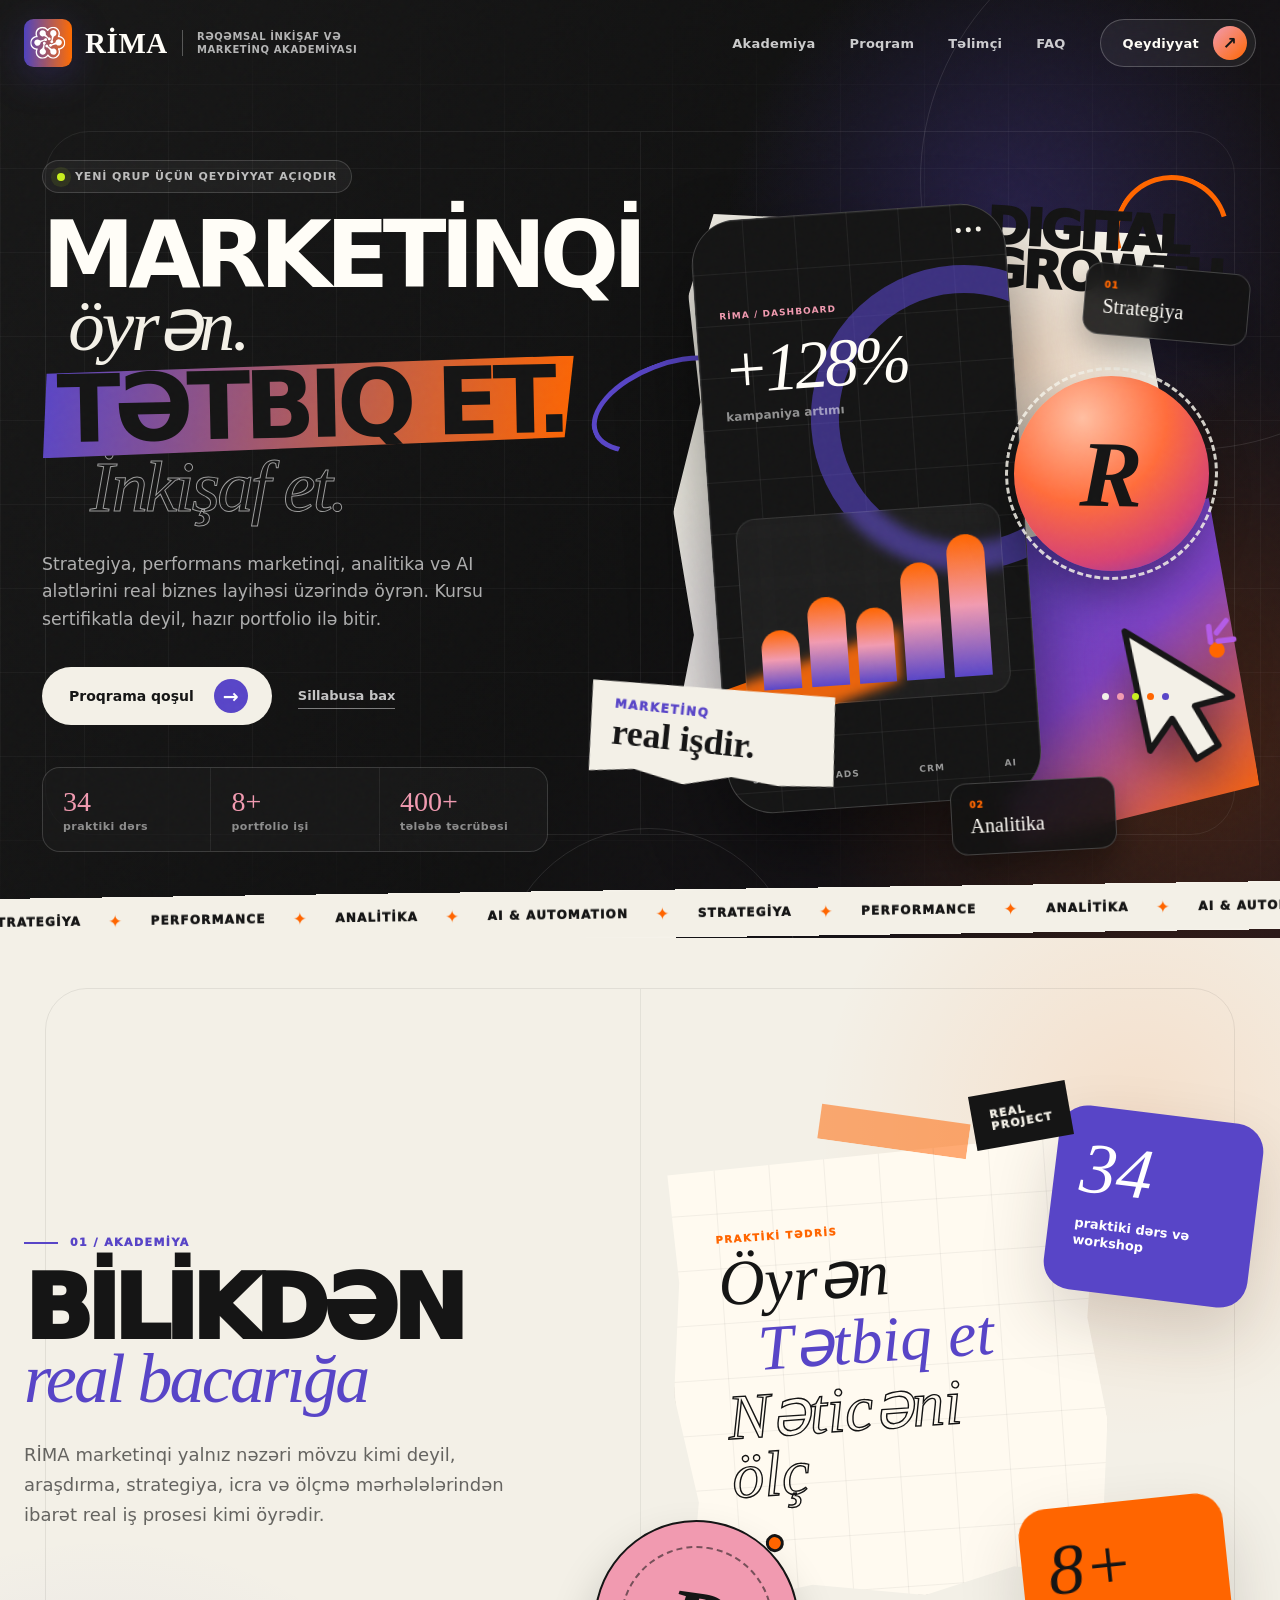
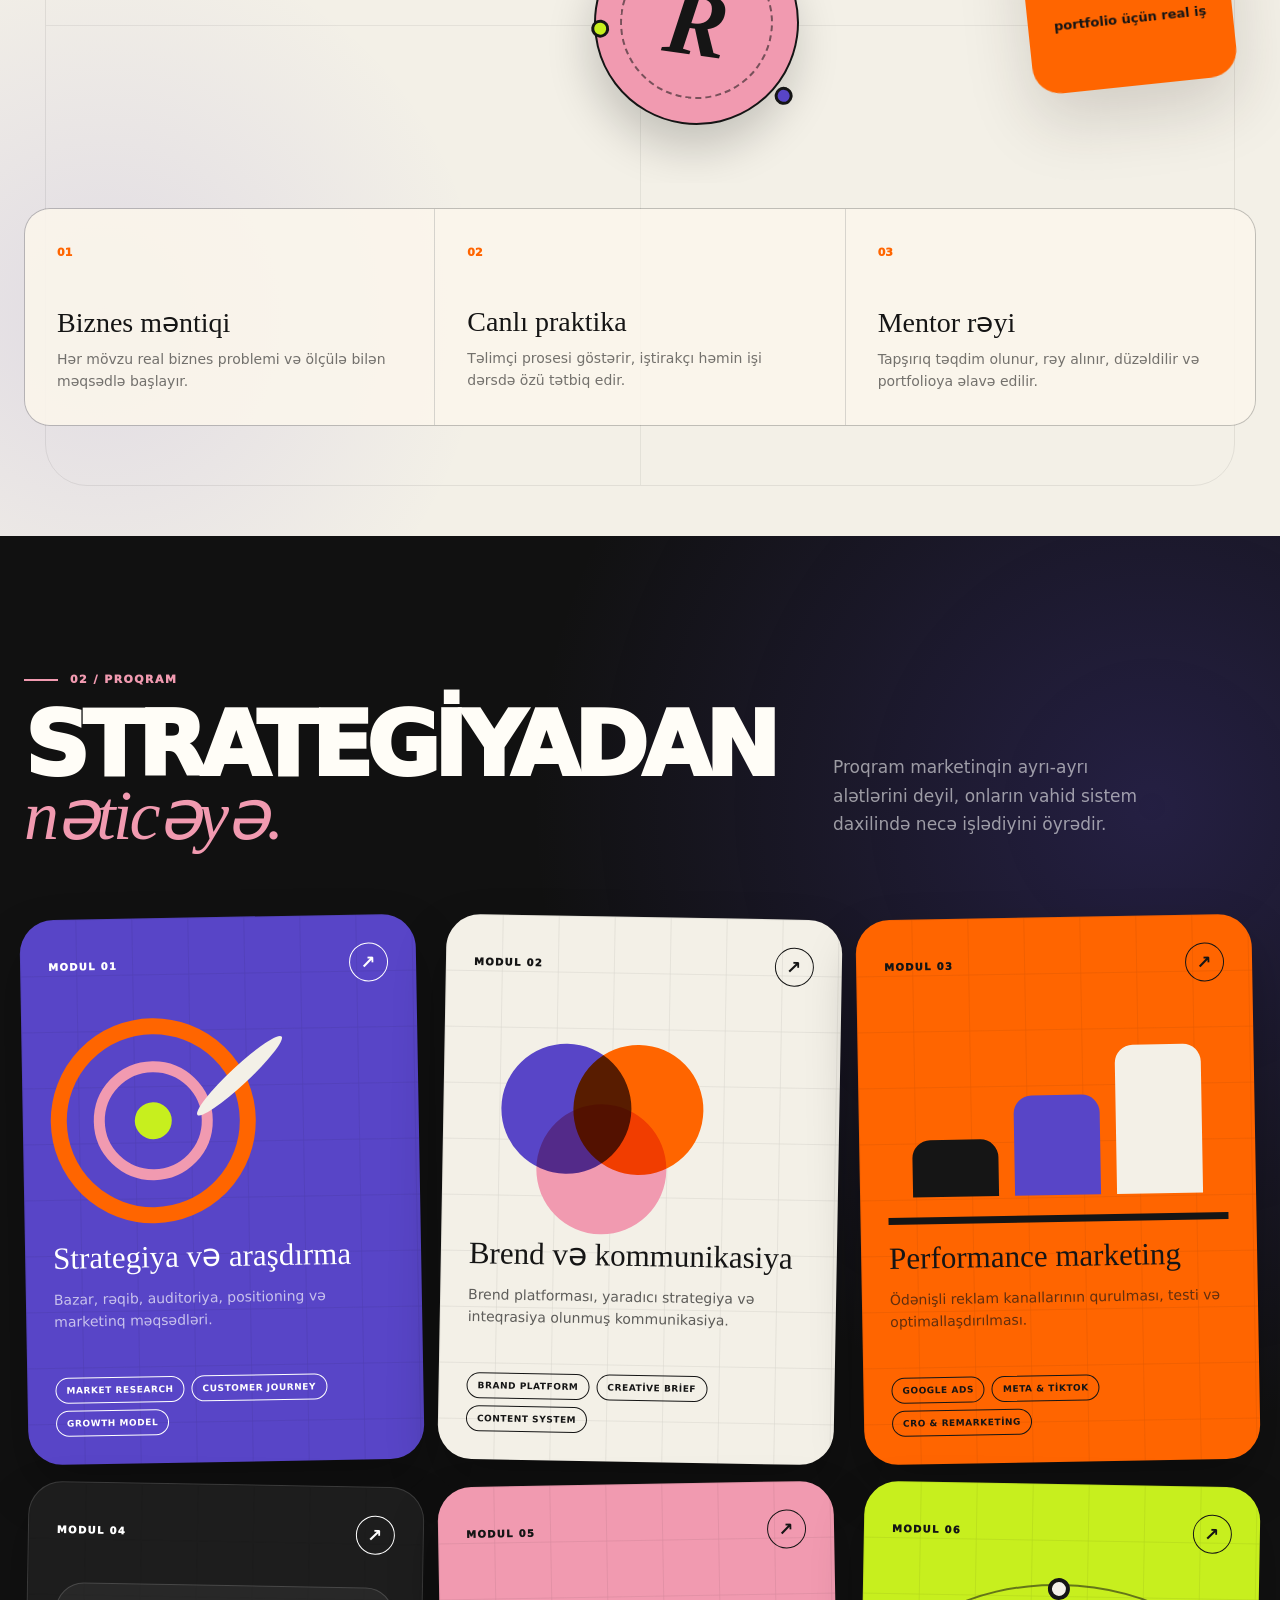
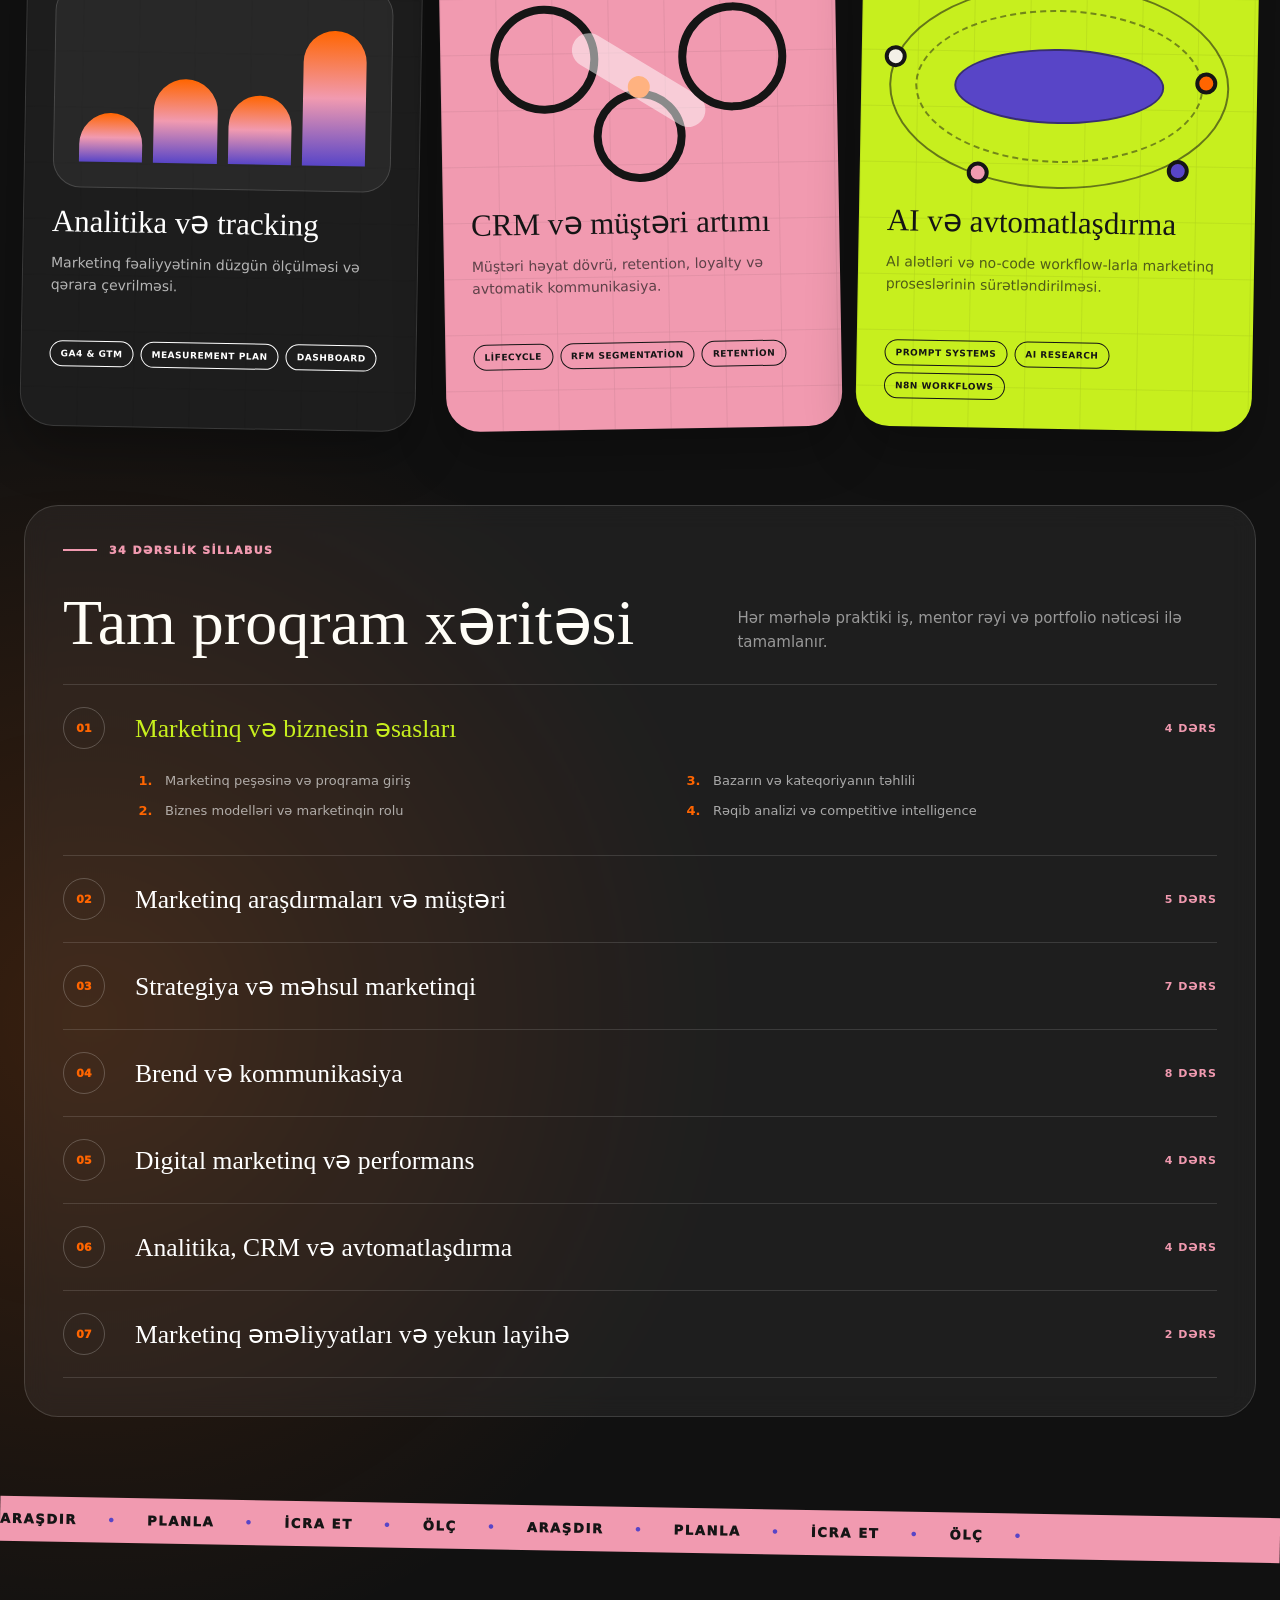
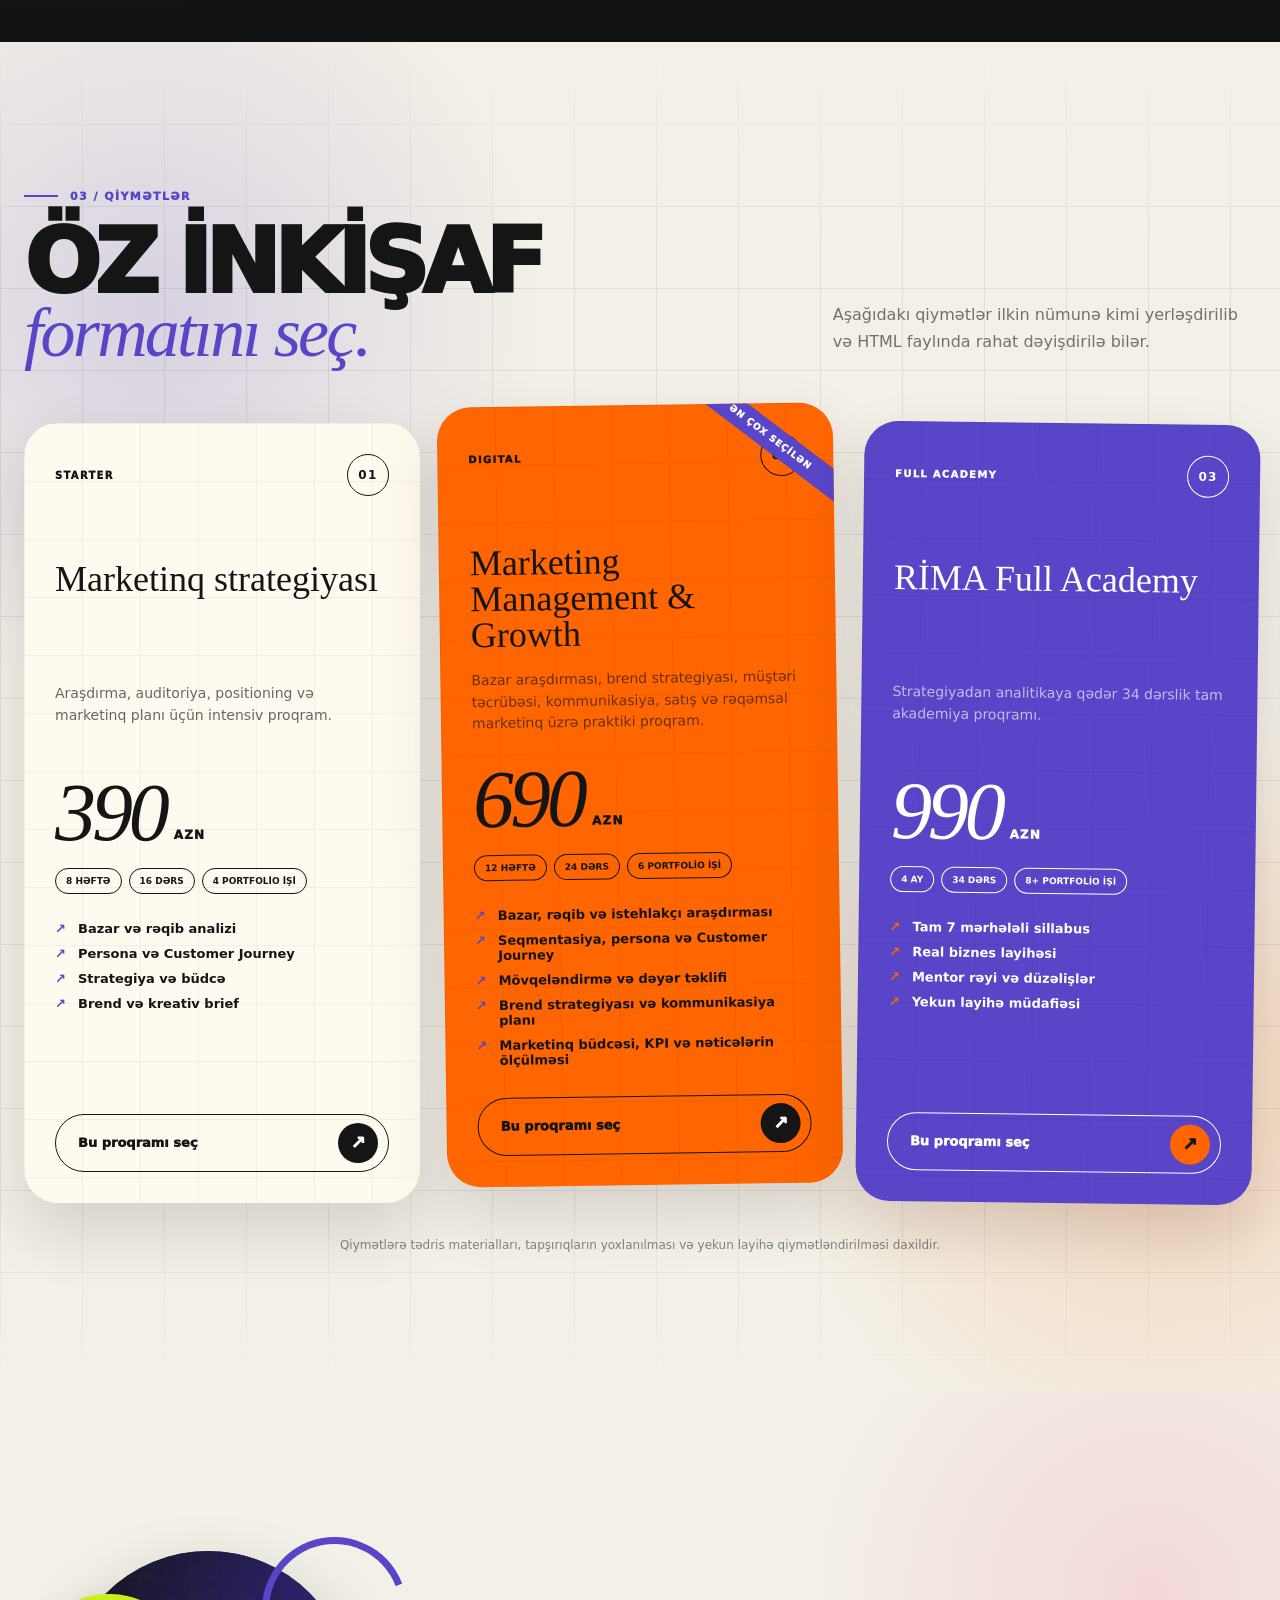
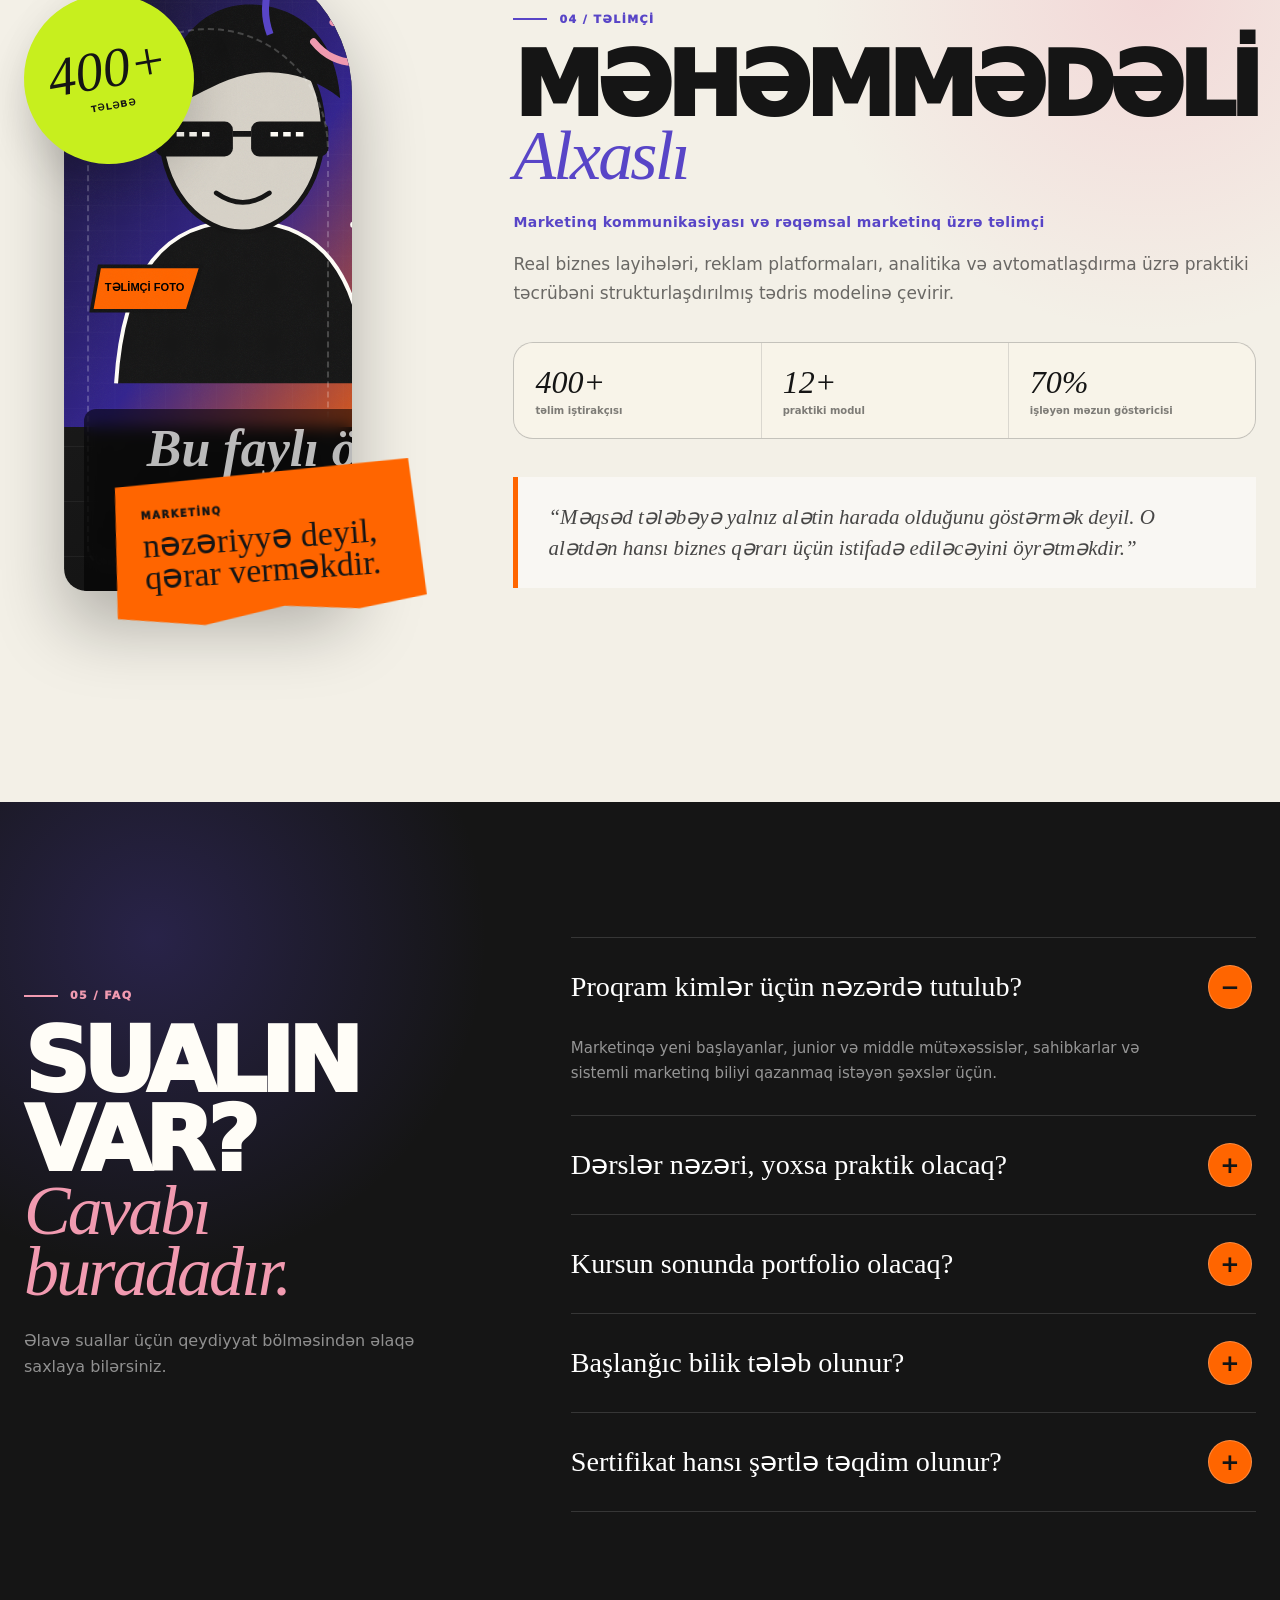
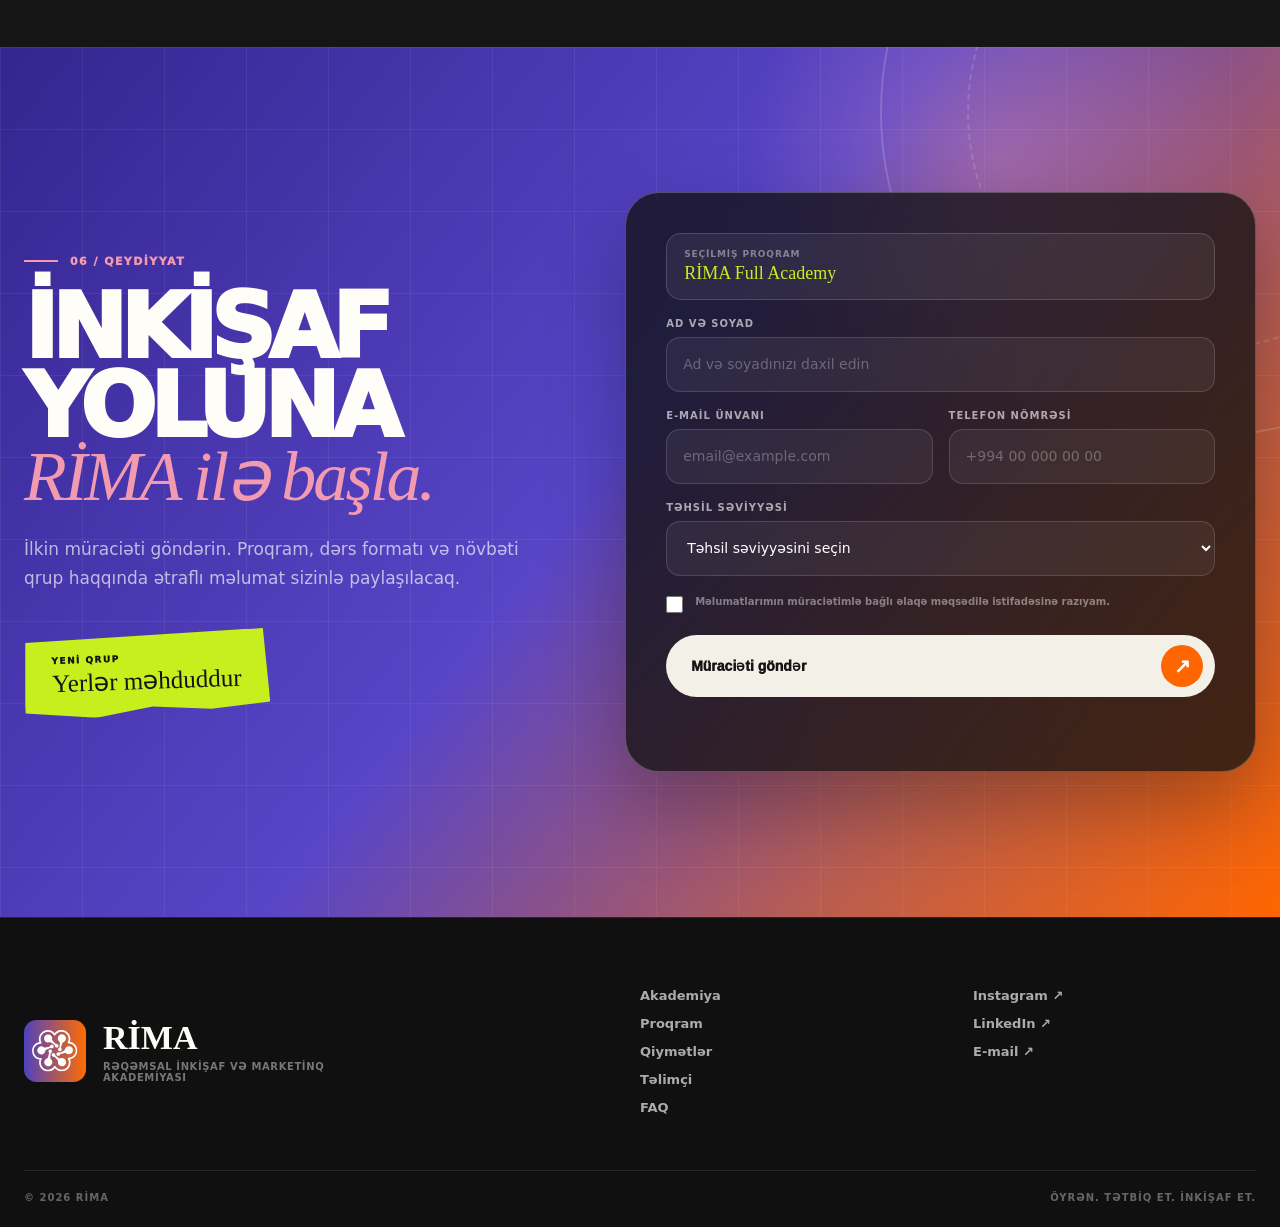
==== index.html @ 14a2518b "Add files via upload" ====
<!doctype html>
<html lang="az">
<head>
  <meta charset="utf-8" />
  <meta name="viewport" content="width=device-width, initial-scale=1" />
  <meta name="description" content="RİMA — Rəqəmsal İnkişaf və Marketinq Akademiyası. Strategiya, performans, analitika və AI üzrə praktiki təlim." />
  <meta name="theme-color" content="#161616" />
  <meta name="robots" content="index,follow" />
  <meta property="og:type" content="website" />
  <meta property="og:locale" content="az_AZ" />
  <meta property="og:title" content="RİMA — Rəqəmsal İnkişaf və Marketinq Akademiyası" />
  <meta property="og:description" content="Marketinqi öyrən. Tətbiq et. İnkişaf et. Strategiya, performance, analitika və AI üzrə praktiki akademiya." />
  <meta property="og:image" content="assets/social-preview.png" />
  <meta name="twitter:card" content="summary_large_image" />
  <link rel="manifest" href="manifest.webmanifest" />
  <title>RİMA — Rəqəmsal İnkişaf və Marketinq Akademiyası</title>
  <link rel="icon" href="assets/favicon.svg" type="image/svg+xml" />
  <link rel="stylesheet" href="style.css" />
</head>
<body>
  <div class="page-noise" aria-hidden="true"></div>

  <header class="site-header" id="top">
    <div class="nav-shell">
      <a class="brand" href="#top" aria-label="RİMA ana səhifə">
        <img class="brand-mark" src="assets/rima-mark.svg" alt="" />
        <span class="brand-copy">
          <strong>RİMA</strong>
          <small>Rəqəmsal inkişaf və<br />marketinq akademiyası</small>
        </span>
      </a>

      <button class="menu-toggle" type="button" aria-label="Menyunu aç" aria-expanded="false" aria-controls="main-menu">
        <span></span><span></span>
      </button>

      <nav class="main-menu" id="main-menu" aria-label="Əsas menyu">
        <a href="#academy">Akademiya</a>
        <a href="#program">Proqram</a>
        <a href="#mentor">Təlimçi</a>
        <a href="#faq">FAQ</a>
        <a class="menu-cta" href="#register">
          Qeydiyyat
          <span aria-hidden="true">↗</span>
        </a>
      </nav>
    </div>
  </header>

  <main>
    <section class="hero" aria-labelledby="hero-title">
      <div class="hero-grid-lines" aria-hidden="true"></div>
      <div class="hero-orbit hero-orbit-a" aria-hidden="true"></div>
      <div class="hero-orbit hero-orbit-b" aria-hidden="true"></div>

      <div class="hero-inner">
        <div class="hero-copy">
          <div class="hero-kicker">
            <span class="status-dot"></span>
            Yeni qrup üçün qeydiyyat açıqdır
          </div>

          <h1 id="hero-title">
            Marketinqi
            <span class="serif-line">öyrən.</span>
            <span class="accent-line">Tətbiq et.</span>
            <span class="serif-line muted-line">İnkişaf et.</span>
          </h1>

          <p class="hero-description">
            Strategiya, performans marketinqi, analitika və AI alətlərini real biznes layihəsi üzərində öyrən. Kursu sertifikatla deyil, hazır portfolio ilə bitir.
          </p>

          <div class="hero-actions">
            <a class="primary-btn" href="#register">
              Proqrama qoşul
              <span aria-hidden="true">→</span>
            </a>
            <a class="text-btn" href="#program">Sillabusa bax</a>
          </div>

          <div class="hero-proof" aria-label="Proqram göstəriciləri">
            <article>
              <strong>34</strong>
              <span>praktiki dərs</span>
            </article>
            <article>
              <strong>8+</strong>
              <span>portfolio işi</span>
            </article>
            <article>
              <strong>400+</strong>
              <span>tələbə təcrübəsi</span>
            </article>
          </div>
        </div>

        <div class="hero-art" aria-label="RİMA proqramını təsvir edən kollaj illüstrasiyası">
          <div class="paper-backdrop paper-one" aria-hidden="true"></div>
          <div class="paper-backdrop paper-two" aria-hidden="true"></div>

          <div class="hero-label label-top" aria-hidden="true">
            DIGITAL<br />GROWTH
          </div>

          <div class="phone-card" aria-hidden="true">
            <div class="phone-topbar">
              <span></span>
              <span></span>
              <span></span>
            </div>
            <div class="phone-copy">
              <small>RİMA / DASHBOARD</small>
              <strong>+128%</strong>
              <span>kampaniya artımı</span>
            </div>
            <div class="chart-bars">
              <i style="--h: 38%"></i>
              <i style="--h: 58%"></i>
              <i style="--h: 49%"></i>
              <i style="--h: 76%"></i>
              <i style="--h: 92%"></i>
            </div>
            <div class="phone-footer">
              <span>SEO</span><span>ADS</span><span>CRM</span><span>AI</span>
            </div>
          </div>

          <div class="cutout-sphere" aria-hidden="true">
            <span>R</span>
          </div>

          <div class="cursor-sticker" aria-hidden="true">
            <svg viewBox="0 0 180 210" role="img">
              <path d="M31 12 158 111l-49 7 24 54-30 14-25-55-33 37Z" fill="#f3f0e7" stroke="#161616" stroke-width="8" stroke-linejoin="round"/>
              <circle cx="146" cy="50" r="10" fill="#ff6500"/>
              <path d="M139 19v20M169 39h-20M162 14l-14 14" stroke="#b35be7" stroke-width="7" stroke-linecap="round"/>
            </svg>
          </div>

          <div class="torn-note" aria-hidden="true">
            <span>MARKETİNQ</span>
            <strong>real işdir.</strong>
          </div>

          <div class="mini-card mini-card-a" aria-hidden="true">
            <span>01</span>
            <strong>Strategiya</strong>
          </div>
          <div class="mini-card mini-card-b" aria-hidden="true">
            <span>02</span>
            <strong>Analitika</strong>
          </div>

          <div class="scribble scribble-one" aria-hidden="true"></div>
          <div class="scribble scribble-two" aria-hidden="true"></div>
          <div class="micro-dots" aria-hidden="true">
            <i></i><i></i><i></i><i></i><i></i>
          </div>
        </div>
      </div>

      <div class="hero-marquee" aria-hidden="true">
        <div>
          <span>STRATEGİYA</span><b>✦</b>
          <span>PERFORMANCE</span><b>✦</b>
          <span>ANALİTİKA</span><b>✦</b>
          <span>AI &amp; AUTOMATION</span><b>✦</b>
          <span>STRATEGİYA</span><b>✦</b>
          <span>PERFORMANCE</span><b>✦</b>
          <span>ANALİTİKA</span><b>✦</b>
          <span>AI &amp; AUTOMATION</span><b>✦</b>
        </div>
      </div>
    </section>

    <section class="academy-section content-section" id="academy" aria-labelledby="academy-title">
      <div class="section-grid-lines" aria-hidden="true"></div>

      <div class="content-shell academy-layout">
        <div class="academy-heading">
          <span class="section-index">01 / AKADEMİYA</span>
          <h2 id="academy-title">
            Bilikdən
            <span>real bacarığa</span>
          </h2>
          <p>
            RİMA marketinqi yalnız nəzəri mövzu kimi deyil, araşdırma, strategiya,
            icra və ölçmə mərhələlərindən ibarət real iş prosesi kimi öyrədir.
          </p>
          <a class="ink-link" href="#program">Tədris modelini araşdır <span>↘</span></a>
        </div>

        <div class="academy-collage" aria-label="RİMA tədris modelinin vizual təqdimatı">
          <article class="academy-paper academy-paper-main">
            <span class="paper-label">PRAKTİKİ TƏDRİS</span>
            <strong>Öyrən</strong>
            <strong>Tətbiq et</strong>
            <strong>Nəticəni ölç</strong>
            <div class="paper-arrow" aria-hidden="true">↗</div>
          </article>

          <article class="academy-paper academy-paper-purple">
            <span>34</span>
            <p>praktiki dərs və workshop</p>
          </article>

          <article class="academy-paper academy-paper-orange">
            <span>8+</span>
            <p>portfolio üçün real iş</p>
          </article>

          <div class="academy-orbit" aria-hidden="true">
            <i></i><i></i><i></i>
            <b>R</b>
          </div>

          <div class="academy-sticker" aria-hidden="true">REAL<br />PROJECT</div>
          <div class="academy-tape" aria-hidden="true"></div>
        </div>
      </div>

      <div class="academy-values content-shell">
        <article>
          <span>01</span>
          <h3>Biznes məntiqi</h3>
          <p>Hər mövzu real biznes problemi və ölçülə bilən məqsədlə başlayır.</p>
        </article>
        <article>
          <span>02</span>
          <h3>Canlı praktika</h3>
          <p>Təlimçi prosesi göstərir, iştirakçı həmin işi dərsdə özü tətbiq edir.</p>
        </article>
        <article>
          <span>03</span>
          <h3>Mentor rəyi</h3>
          <p>Tapşırıq təqdim olunur, rəy alınır, düzəldilir və portfolioya əlavə edilir.</p>
        </article>
      </div>
    </section>

    <section class="program-section content-section" id="program" aria-labelledby="program-title">
      <div class="content-shell">
        <div class="program-heading">
          <div>
            <span class="section-index section-index-light">02 / PROQRAM</span>
            <h2 id="program-title">Strategiyadan<br /><em>nəticəyə.</em></h2>
          </div>
          <p>
            Proqram marketinqin ayrı-ayrı alətlərini deyil, onların vahid sistem daxilində
            necə işlədiyini öyrədir.
          </p>
        </div>

        <div class="program-cards">
          <article class="program-card card-purple">
            <div class="program-card-top"><span>MODUL 01</span><b>↗</b></div>
            <div class="program-symbol symbol-target" aria-hidden="true"><i></i></div>
            <h3>Strategiya və araşdırma</h3>
            <p>Bazar, rəqib, auditoriya, positioning və marketinq məqsədləri.</p>
            <ul><li>Market research</li><li>Customer journey</li><li>Growth model</li></ul>
          </article>

          <article class="program-card card-paper">
            <div class="program-card-top"><span>MODUL 02</span><b>↗</b></div>
            <div class="program-symbol symbol-brand" aria-hidden="true"><i></i><i></i><i></i></div>
            <h3>Brend və kommunikasiya</h3>
            <p>Brend platforması, yaradıcı strategiya və inteqrasiya olunmuş kommunikasiya.</p>
            <ul><li>Brand platform</li><li>Creative brief</li><li>Content system</li></ul>
          </article>

          <article class="program-card card-orange">
            <div class="program-card-top"><span>MODUL 03</span><b>↗</b></div>
            <div class="program-symbol symbol-ads" aria-hidden="true"><i></i><i></i><i></i></div>
            <h3>Performance marketing</h3>
            <p>Ödənişli reklam kanallarının qurulması, testi və optimallaşdırılması.</p>
            <ul><li>Google Ads</li><li>Meta &amp; TikTok</li><li>CRO &amp; remarketing</li></ul>
          </article>

          <article class="program-card card-dark">
            <div class="program-card-top"><span>MODUL 04</span><b>↗</b></div>
            <div class="program-symbol symbol-data" aria-hidden="true"><i></i><i></i><i></i><i></i></div>
            <h3>Analitika və tracking</h3>
            <p>Marketinq fəaliyyətinin düzgün ölçülməsi və qərara çevrilməsi.</p>
            <ul><li>GA4 &amp; GTM</li><li>Measurement plan</li><li>Dashboard</li></ul>
          </article>

          <article class="program-card card-pink">
            <div class="program-card-top"><span>MODUL 05</span><b>↗</b></div>
            <div class="program-symbol symbol-crm" aria-hidden="true"><i></i><i></i><i></i></div>
            <h3>CRM və müştəri artımı</h3>
            <p>Müştəri həyat dövrü, retention, loyalty və avtomatik kommunikasiya.</p>
            <ul><li>Lifecycle</li><li>RFM segmentation</li><li>Retention</li></ul>
          </article>

          <article class="program-card card-acid">
            <div class="program-card-top"><span>MODUL 06</span><b>↗</b></div>
            <div class="program-symbol symbol-ai" aria-hidden="true"><i></i><i></i><i></i><i></i><i></i></div>
            <h3>AI və avtomatlaşdırma</h3>
            <p>AI alətləri və no-code workflow-larla marketinq proseslərinin sürətləndirilməsi.</p>
            <ul><li>Prompt systems</li><li>AI research</li><li>n8n workflows</li></ul>
          </article>
        </div>
      </div>

      <div class="content-shell syllabus-board" aria-labelledby="syllabus-title">
        <div class="syllabus-heading">
          <span class="section-index section-index-light">34 DƏRSLİK SİLLABUS</span>
          <h3 id="syllabus-title">Tam proqram xəritəsi</h3>
          <p>Hər mərhələ praktiki iş, mentor rəyi və portfolio nəticəsi ilə tamamlanır.</p>
        </div>

        <div class="syllabus-list">
          <details open>
            <summary><span>01</span><strong>Marketinq və biznesin əsasları</strong><em>4 dərs</em></summary>
            <ol>
              <li>Marketinq peşəsinə və proqrama giriş</li>
              <li>Biznes modelləri və marketinqin rolu</li>
              <li>Bazarın və kateqoriyanın təhlili</li>
              <li>Rəqib analizi və competitive intelligence</li>
            </ol>
          </details>
          <details>
            <summary><span>02</span><strong>Marketinq araşdırmaları və müştəri</strong><em>5 dərs</em></summary>
            <ol start="5">
              <li>Marketinq araşdırmasının dizaynı</li>
              <li>Keyfiyyət araşdırmaları</li>
              <li>Kəmiyyət araşdırmaları və sorğu hazırlığı</li>
              <li>Seqmentləşdirmə, ICP, persona və JTBD</li>
              <li>Customer Journey və marketinq funnel</li>
            </ol>
          </details>
          <details>
            <summary><span>03</span><strong>Strategiya və məhsul marketinqi</strong><em>7 dərs</em></summary>
            <ol start="10">
              <li>Mövqeləndirmə və dəyər təklifi</li>
              <li>Marketinq məqsədləri və strategiya</li>
              <li>Growth modeli və kanal strategiyası</li>
              <li>Product marketing və product–market fit</li>
              <li>Go-to-market və məhsulun bazara çıxarılması</li>
              <li>Qiymət strategiyası</li>
              <li>Marketinq büdcəsi və unit economics</li>
            </ol>
          </details>
          <details>
            <summary><span>04</span><strong>Brend və kommunikasiya</strong><em>8 dərs</em></summary>
            <ol start="17">
              <li>Brend strategiyası və brend platforması</li>
              <li>Brend arxitekturası, şəxsiyyəti və arxetiplər</li>
              <li>Brendin ölçülməsi</li>
              <li>İnteqrasiya edilmiş marketinq kommunikasiyası</li>
              <li>Kreativ strategiya və brief</li>
              <li>Content marketing və kontent sistemi</li>
              <li>PR, event, influencer və CSR</li>
              <li>B2B marketinq və sales enablement</li>
            </ol>
          </details>
          <details>
            <summary><span>05</span><strong>Digital marketinq və performans</strong><em>4 dərs</em></summary>
            <ol start="25">
              <li>SEO və search intent</li>
              <li>Google Ads</li>
              <li>Meta, TikTok və LinkedIn reklamları</li>
              <li>Landing page, CRO və A/B test</li>
            </ol>
          </details>
          <details>
            <summary><span>06</span><strong>Analitika, CRM və avtomatlaşdırma</strong><em>4 dərs</em></summary>
            <ol start="29">
              <li>GA4, GTM və ölçmə planı</li>
              <li>Dashboard, attribution və eksperimentlər</li>
              <li>CRM və lifecycle marketing</li>
              <li>AI və marketinq avtomatlaşdırılması</li>
            </ol>
          </details>
          <details>
            <summary><span>07</span><strong>Marketinq əməliyyatları və yekun layihə</strong><em>2 dərs</em></summary>
            <ol start="33">
              <li>Marketing operations, layihə idarəetməsi və hüquq</li>
              <li>Yekun layihənin təqdimatı və müdafiəsi</li>
            </ol>
          </details>
        </div>
      </div>

      <div class="program-marquee" aria-hidden="true">
        <div>
          <span>ARAŞDIR</span><b>•</b><span>PLANLA</span><b>•</b><span>İCRA ET</span><b>•</b><span>ÖLÇ</span><b>•</b>
          <span>ARAŞDIR</span><b>•</b><span>PLANLA</span><b>•</b><span>İCRA ET</span><b>•</b><span>ÖLÇ</span><b>•</b>
        </div>
      </div>
    </section>


    <section class="pricing-section content-section" id="pricing" aria-labelledby="pricing-title">
      <div class="pricing-grid-bg" aria-hidden="true"></div>
      <div class="content-shell">
        <div class="pricing-heading">
          <div>
            <span class="section-index">03 / QİYMƏTLƏR</span>
            <h2 id="pricing-title">Öz inkişaf<br /><em>formatını seç.</em></h2>
          </div>
          <p>Aşağıdakı qiymətlər ilkin nümunə kimi yerləşdirilib və HTML faylında rahat dəyişdirilə bilər.</p>
        </div>

        <div class="pricing-cards">
          <article class="price-card price-paper">
            <div class="price-top"><span>STARTER</span><b>01</b></div>
            <h3>Marketinq strategiyası</h3>
            <p class="price-desc">Araşdırma, auditoriya, positioning və marketinq planı üçün intensiv proqram.</p>
            <div class="price"><strong>390</strong><span>AZN</span></div>
            <div class="price-meta"><span>8 həftə</span><span>16 dərs</span><span>4 portfolio işi</span></div>
            <ul>
              <li>Bazar və rəqib analizi</li>
              <li>Persona və Customer Journey</li>
              <li>Strategiya və büdcə</li>
              <li>Brend və kreativ brief</li>
            </ul>
            <a class="price-button choose-course" href="#register" data-course="Marketinq strategiyası — 390 AZN">Bu proqramı seç <span>↗</span></a>
          </article>

          <article class="price-card price-orange">
            <div class="popular-label">ƏN ÇOX SEÇİLƏN</div>
            <div class="price-top"><span>DIGITAL</span><b>02</b></div>
            <h3>Marketing Management &amp; Growth</h3>
            <p class="price-desc">Bazar araşdırması, brend strategiyası, müştəri təcrübəsi, kommunikasiya, satış və rəqəmsal marketinq üzrə praktiki proqram.</p>
            <div class="price"><strong>690</strong><span>AZN</span></div>
            <div class="price-meta"><span>12 həftə</span><span>24 dərs</span><span>6 portfolio işi</span></div>
            <ul>
              <li>Bazar, rəqib və istehlakçı araşdırması</li>
              <li>Seqmentasiya, persona və Customer Journey</li>
              <li>Mövqeləndirmə və dəyər təklifi</li>
              <li>Brend strategiyası və kommunikasiya planı</li>
              <li>Marketinq büdcəsi, KPI və nəticələrin ölçülməsi</li>
            </ul>
            <a class="price-button choose-course" href="#register" data-course="Marketing Management & Growth — 690 AZN">Bu proqramı seç <span>↗</span></a>
          </article>

          <article class="price-card price-purple featured-price">
            <div class="price-top"><span>FULL ACADEMY</span><b>03</b></div>
            <h3>RİMA Full Academy</h3>
            <p class="price-desc">Strategiyadan analitikaya qədər 34 dərslik tam akademiya proqramı.</p>
            <div class="price"><strong>990</strong><span>AZN</span></div>
            <div class="price-meta"><span>4 ay</span><span>34 dərs</span><span>8+ portfolio işi</span></div>
            <ul>
              <li>Tam 7 mərhələli sillabus</li>
              <li>Real biznes layihəsi</li>
              <li>Mentor rəyi və düzəlişlər</li>
              <li>Yekun layihə müdafiəsi</li>
            </ul>
            <a class="price-button choose-course" href="#register" data-course="RİMA Full Academy — 990 AZN">Bu proqramı seç <span>↗</span></a>
          </article>
        </div>

        <p class="pricing-note">Qiymətlərə tədris materialları, tapşırıqların yoxlanılması və yekun layihə qiymətləndirilməsi daxildir.</p>
      </div>
    </section>

    <section class="mentor-section content-section" id="mentor" aria-labelledby="mentor-title">
      <div class="content-shell mentor-layout">
        <div class="mentor-visual">
          <div class="mentor-photo">
            <img src="assets/mentor-placeholder.svg" alt="RİMA təlimçisi üçün müvəqqəti kollaj vizualı" />
            <span class="mentor-replace-note">Bu faylı öz şəklinizlə əvəz edin: assets/mentor-placeholder.svg</span>
          </div>
          <div class="mentor-caption">
            <span>MARKETİNQ</span>
            <strong>nəzəriyyə deyil,<br />qərar verməkdir.</strong>
          </div>
          <div class="mentor-sticker" aria-hidden="true">400+<small>TƏLƏBƏ</small></div>
          <div class="mentor-scribble" aria-hidden="true"></div>
        </div>

        <div class="mentor-copy">
          <span class="section-index">04 / TƏLİMÇİ</span>
          <h2 id="mentor-title">Məhəmmədəli<br /><em>Alxaslı</em></h2>
          <p class="mentor-role">Marketinq kommunikasiyası və rəqəmsal marketinq üzrə təlimçi</p>
          <p class="mentor-intro">
            Real biznes layihələri, reklam platformaları, analitika və avtomatlaşdırma
            üzrə praktiki təcrübəni strukturlaşdırılmış tədris modelinə çevirir.
          </p>

          <div class="mentor-facts">
            <article><strong>400+</strong><span>təlim iştirakçısı</span></article>
            <article><strong>12+</strong><span>praktiki modul</span></article>
            <article><strong>70%</strong><span>işləyən məzun göstəricisi</span></article>
          </div>

          <blockquote>
            “Məqsəd tələbəyə yalnız alətin harada olduğunu göstərmək deyil. O alətdən
            hansı biznes qərarı üçün istifadə ediləcəyini öyrətməkdir.”
          </blockquote>
        </div>
      </div>
    </section>

    <section class="faq-section content-section" id="faq" aria-labelledby="faq-title">
      <div class="content-shell faq-layout">
        <div class="faq-heading">
          <span class="section-index section-index-light">05 / FAQ</span>
          <h2 id="faq-title">Sualın var?<br /><em>Cavabı buradadır.</em></h2>
          <p>Əlavə suallar üçün qeydiyyat bölməsindən əlaqə saxlaya bilərsiniz.</p>
        </div>

        <div class="faq-list">
          <article class="faq-item is-open">
            <button class="faq-question" type="button" aria-expanded="true">
              <span>Proqram kimlər üçün nəzərdə tutulub?</span><b>−</b>
            </button>
            <div class="faq-answer">
              <p>Marketinqə yeni başlayanlar, junior və middle mütəxəssislər, sahibkarlar və sistemli marketinq biliyi qazanmaq istəyən şəxslər üçün.</p>
            </div>
          </article>

          <article class="faq-item">
            <button class="faq-question" type="button" aria-expanded="false">
              <span>Dərslər nəzəri, yoxsa praktik olacaq?</span><b>+</b>
            </button>
            <div class="faq-answer">
              <p>Hər dərs qısa nəzəri çərçivə, real nümunə, canlı demonstrasiya və iştirakçının praktiki işi əsasında keçirilir.</p>
            </div>
          </article>

          <article class="faq-item">
            <button class="faq-question" type="button" aria-expanded="false">
              <span>Kursun sonunda portfolio olacaq?</span><b>+</b>
            </button>
            <div class="faq-answer">
              <p>Bəli. İştirakçı bazar analizi, strategiya, kampaniya planı, tracking planı və yekun layihə daxil olmaqla portfolio işləri hazırlayır.</p>
            </div>
          </article>

          <article class="faq-item">
            <button class="faq-question" type="button" aria-expanded="false">
              <span>Başlanğıc bilik tələb olunur?</span><b>+</b>
            </button>
            <div class="faq-answer">
              <p>Xüsusi texniki bilik məcburi deyil. Ancaq dərslərarası praktiki tapşırıqları yerinə yetirmək və şəxsi noutbukla iştirak etmək vacibdir.</p>
            </div>
          </article>

          <article class="faq-item">
            <button class="faq-question" type="button" aria-expanded="false">
              <span>Sertifikat hansı şərtlə təqdim olunur?</span><b>+</b>
            </button>
            <div class="faq-answer">
              <p>Sertifikat davamiyyət, praktiki tapşırıqlar və yekun layihənin uğurla tamamlanması əsasında təqdim edilir.</p>
            </div>
          </article>
        </div>
      </div>
    </section>

    <section class="register-section content-section" id="register" aria-labelledby="register-title">
      <div class="register-grid" aria-hidden="true"></div>
      <div class="register-orbit" aria-hidden="true"></div>

      <div class="content-shell register-layout">
        <div class="register-copy">
          <span class="section-index section-index-light">06 / QEYDİYYAT</span>
          <h2 id="register-title">İnkişaf yoluna<br /><em>RİMA ilə başla.</em></h2>
          <p>
            İlkin müraciəti göndərin. Proqram, dərs formatı və növbəti qrup haqqında
            ətraflı məlumat sizinlə paylaşılacaq.
          </p>

          <div class="register-note">
            <span>YENİ QRUP</span>
            <strong>Yerlər məhduddur</strong>
          </div>
        </div>

        <form class="register-form" id="registration-form" novalidate>
          <input type="hidden" name="course" id="selected-course" value="RİMA Full Academy" />

          <div class="selected-program" id="selected-program-box">
            <span>Seçilmiş proqram</span>
            <strong id="selected-program-name">RİMA Full Academy</strong>
          </div>

          <label>
            <span>Ad və soyad</span>
            <input type="text" name="name" autocomplete="name" placeholder="Ad və soyadınızı daxil edin" minlength="3" required />
          </label>

          <div class="form-row">
            <label>
              <span>E-mail ünvanı</span>
              <input type="email" name="email" autocomplete="email" placeholder="email@example.com" required />
            </label>
            <label>
              <span>Telefon nömrəsi</span>
              <input type="tel" name="phone" autocomplete="tel" inputmode="tel" placeholder="+994 00 000 00 00" pattern="[+0-9()\s-]{9,20}" required />
            </label>
          </div>

          <label>
            <span>Təhsil səviyyəsi</span>
            <select name="education" required>
              <option value="" selected disabled>Təhsil səviyyəsini seçin</option>
              <option>Orta təhsil</option>
              <option>Peşə təhsili</option>
              <option>Bakalavr tələbəsi</option>
              <option>Bakalavr məzunu</option>
              <option>Magistr tələbəsi</option>
              <option>Magistr məzunu</option>
              <option>Doktorantura</option>
              <option>Digər</option>
            </select>
          </label>

          <label class="form-consent">
            <input type="checkbox" name="consent" required />
            <span>Məlumatlarımın müraciətimlə bağlı əlaqə məqsədilə istifadəsinə razıyam.</span>
          </label>

          <button class="submit-btn" type="submit">
            Müraciəti göndər
            <span aria-hidden="true">↗</span>
          </button>
          <p class="form-message" id="form-message" role="status" aria-live="polite"></p>
        </form>
      </div>
    </section>

    <footer class="site-footer">
      <div class="content-shell footer-main">
        <a class="footer-brand" href="#top">
          <img src="assets/rima-mark.svg" alt="" />
          <span><strong>RİMA</strong><small>Rəqəmsal İnkişaf və Marketinq Akademiyası</small></span>
        </a>

        <div class="footer-links">
          <a href="#academy">Akademiya</a>
          <a href="#program">Proqram</a>
          <a href="#pricing">Qiymətlər</a>
          <a href="#mentor">Təlimçi</a>
          <a href="#faq">FAQ</a>
        </div>

        <div class="footer-social">
          <a href="#" data-config-link="instagramUrl">Instagram ↗</a>
          <a href="#" data-config-link="linkedinUrl">LinkedIn ↗</a>
          <a href="mailto:email@example.com" data-config-link="contactEmail">E-mail ↗</a>
        </div>
      </div>

      <div class="content-shell footer-bottom">
        <span>© <span id="current-year"></span> RİMA</span>
        <span>Öyrən. Tətbiq et. İnkişaf et.</span>
      </div>
    </footer>
  </main>

  <script src="config.js"></script>
  <script src="script.js"></script>
</body>
</html>
---- style.css ----
:root {
  --purple: #5845c7;
  --purple-deep: #34258f;
  --orange: #ff6500;
  --terracotta: #b95d50;
  --pink: #f19ab0;
  --acid: #c7ef1e;
  --paper: #f3f0e7;
  --white: #fffdf7;
  --ink: #151515;
  --muted: #a9a59d;
  --header-height: 86px;
  --radius: 28px;
}

* {
  box-sizing: border-box;
}

html {
  scroll-behavior: smooth;
}

body {
  margin: 0;
  min-width: 320px;
  color: var(--white);
  background: var(--ink);
  font-family: Inter, ui-sans-serif, system-ui, -apple-system, BlinkMacSystemFont, "Segoe UI", sans-serif;
  overflow-x: hidden;
}

body.menu-open {
  overflow: hidden;
}

button,
a {
  -webkit-tap-highlight-color: transparent;
}

a {
  color: inherit;
  text-decoration: none;
}

img,
svg {
  display: block;
}

.page-noise {
  position: fixed;
  inset: 0;
  z-index: 100;
  pointer-events: none;
  opacity: 0.11;
  mix-blend-mode: soft-light;
  background-image: url("data:image/svg+xml,%3Csvg viewBox='0 0 180 180' xmlns='http://www.w3.org/2000/svg'%3E%3Cfilter id='n'%3E%3CfeTurbulence type='fractalNoise' baseFrequency='.9' numOctaves='4' stitchTiles='stitch'/%3E%3C/filter%3E%3Crect width='100%25' height='100%25' filter='url(%23n)' opacity='.75'/%3E%3C/svg%3E");
}

.site-header {
  position: absolute;
  inset: 0 0 auto;
  z-index: 30;
  height: var(--header-height);
  display: flex;
  align-items: center;
}

.nav-shell {
  width: min(1380px, calc(100% - 48px));
  margin: 0 auto;
  display: flex;
  align-items: center;
  justify-content: space-between;
  gap: 36px;
}

.brand {
  display: inline-flex;
  align-items: center;
  gap: 13px;
  min-width: 260px;
}

.brand-mark {
  width: 48px;
  height: 48px;
  filter: drop-shadow(0 10px 18px rgba(88, 69, 199, 0.25));
}

.brand-copy {
  display: flex;
  align-items: center;
  gap: 14px;
}

.brand-copy strong {
  font-family: Georgia, "Times New Roman", serif;
  font-size: 29px;
  line-height: 1;
  letter-spacing: 0.02em;
}

.brand-copy small {
  padding-left: 14px;
  border-left: 1px solid rgba(255, 255, 255, 0.28);
  color: rgba(255, 255, 255, 0.68);
  font-size: 10px;
  font-weight: 700;
  line-height: 1.3;
  letter-spacing: 0.06em;
  text-transform: uppercase;
}

.main-menu {
  display: flex;
  align-items: center;
  gap: 34px;
  font-size: 13px;
  font-weight: 800;
  letter-spacing: 0.02em;
}

.main-menu > a:not(.menu-cta) {
  position: relative;
  padding: 12px 0;
  color: rgba(255, 255, 255, 0.78);
}

.main-menu > a:not(.menu-cta)::after {
  content: "";
  position: absolute;
  left: 0;
  right: 100%;
  bottom: 7px;
  height: 2px;
  background: var(--orange);
  transition: right 180ms ease;
}

.main-menu > a:not(.menu-cta):hover {
  color: #fff;
}

.main-menu > a:not(.menu-cta):hover::after {
  right: 0;
}

.menu-cta {
  display: inline-flex;
  align-items: center;
  gap: 14px;
  min-height: 48px;
  padding: 0 8px 0 22px;
  border: 1px solid rgba(255, 255, 255, 0.22);
  border-radius: 999px;
  background: rgba(255, 255, 255, 0.06);
  backdrop-filter: blur(14px);
  transition: border-color 180ms ease, transform 180ms ease;
}

.menu-cta span {
  width: 34px;
  height: 34px;
  display: grid;
  place-items: center;
  border-radius: 50%;
  color: var(--ink);
  background: linear-gradient(135deg, var(--pink), var(--orange));
  font-size: 17px;
}

.menu-cta:hover {
  transform: translateY(-2px);
  border-color: rgba(255, 255, 255, 0.5);
}

.menu-toggle {
  display: none;
  width: 52px;
  height: 52px;
  padding: 0;
  border: 1px solid rgba(255, 255, 255, 0.25);
  border-radius: 50%;
  background: rgba(255, 255, 255, 0.06);
  cursor: pointer;
}

.menu-toggle span {
  width: 20px;
  height: 2px;
  display: block;
  margin: 5px auto;
  background: white;
  transition: transform 180ms ease;
}

.hero {
  position: relative;
  min-height: 100svh;
  padding: calc(var(--header-height) + 60px) 0 72px;
  overflow: hidden;
  background:
    radial-gradient(circle at 79% 24%, rgba(88, 69, 199, 0.30), transparent 23%),
    radial-gradient(circle at 93% 80%, rgba(255, 101, 0, 0.18), transparent 28%),
    linear-gradient(118deg, #181818 0%, #111 53%, #18131b 100%);
}

.hero::before {
  content: "";
  position: absolute;
  inset: 0;
  background-image:
    linear-gradient(rgba(255,255,255,.035) 1px, transparent 1px),
    linear-gradient(90deg, rgba(255,255,255,.035) 1px, transparent 1px);
  background-size: 84px 84px;
  mask-image: linear-gradient(to bottom, transparent 0, #000 18%, #000 80%, transparent 100%);
}

.hero-grid-lines {
  position: absolute;
  inset: 14% 3.5% 11%;
  border: 1px solid rgba(255,255,255,.07);
  border-radius: 44px;
  pointer-events: none;
}

.hero-grid-lines::before,
.hero-grid-lines::after {
  content: "";
  position: absolute;
  background: rgba(255,255,255,.055);
}

.hero-grid-lines::before {
  top: 0;
  bottom: 0;
  left: 50%;
  width: 1px;
}

.hero-grid-lines::after {
  left: 0;
  right: 0;
  top: 52%;
  height: 1px;
}

.hero-orbit {
  position: absolute;
  border: 1px solid rgba(255, 255, 255, 0.1);
  border-radius: 50%;
  pointer-events: none;
}

.hero-orbit-a {
  width: 540px;
  height: 540px;
  right: -180px;
  top: -90px;
}

.hero-orbit-b {
  width: 300px;
  height: 300px;
  left: 39%;
  bottom: -190px;
}

.hero-inner {
  position: relative;
  z-index: 2;
  width: min(1380px, calc(100% - 48px));
  min-height: calc(100svh - var(--header-height) - 132px);
  margin: 0 auto;
  display: grid;
  grid-template-columns: minmax(0, 0.88fr) minmax(520px, 1.12fr);
  align-items: center;
  gap: 40px;
}

.hero-copy {
  position: relative;
  z-index: 4;
  padding-left: 18px;
}

.hero-kicker {
  width: max-content;
  max-width: 100%;
  display: inline-flex;
  align-items: center;
  gap: 10px;
  margin-bottom: 23px;
  padding: 9px 14px;
  border: 1px solid rgba(255, 255, 255, 0.16);
  border-radius: 999px;
  color: rgba(255,255,255,.7);
  background: rgba(255, 255, 255, 0.045);
  font-size: 11px;
  font-weight: 800;
  letter-spacing: 0.08em;
  text-transform: uppercase;
}

.status-dot {
  width: 8px;
  height: 8px;
  border-radius: 50%;
  background: var(--acid);
  box-shadow: 0 0 0 6px rgba(199, 239, 30, 0.09);
}

.hero h1 {
  margin: 0;
  font-size: clamp(58px, 7.3vw, 116px);
  font-weight: 900;
  line-height: 0.84;
  letter-spacing: -0.07em;
  text-transform: uppercase;
}

.hero h1 > span {
  display: block;
}

.serif-line {
  margin-left: 0.36em;
  color: var(--paper);
  font-family: Georgia, "Times New Roman", serif;
  font-size: 0.78em;
  font-style: italic;
  font-weight: 400;
  letter-spacing: -0.04em;
  text-transform: none;
}

.accent-line {
  width: max-content;
  margin-top: 0.06em;
  padding: 0.05em 0.16em 0.09em;
  color: var(--ink);
  background: linear-gradient(100deg, var(--purple) 0%, var(--terracotta) 55%, var(--orange) 100%);
  transform: rotate(-1.2deg);
  clip-path: polygon(1% 8%, 99% 0, 97% 89%, 0 100%);
}

.muted-line {
  margin-top: 0.04em;
  margin-left: 0.66em;
  color: transparent;
  -webkit-text-stroke: 1px rgba(255,255,255,.58);
}

.hero-description {
  max-width: 635px;
  margin: 34px 0 0;
  color: rgba(255, 255, 255, 0.65);
  font-size: clamp(16px, 1.35vw, 20px);
  line-height: 1.58;
}

.hero-actions {
  display: flex;
  align-items: center;
  gap: 26px;
  margin-top: 34px;
}

.primary-btn {
  min-height: 58px;
  display: inline-flex;
  align-items: center;
  gap: 20px;
  padding: 0 24px 0 27px;
  border-radius: 999px;
  color: var(--ink);
  background: var(--paper);
  font-size: 14px;
  font-weight: 900;
  transition: transform 180ms ease, background 180ms ease;
}

.primary-btn span {
  width: 34px;
  height: 34px;
  display: grid;
  place-items: center;
  border-radius: 50%;
  color: white;
  background: var(--purple);
  font-size: 19px;
}

.primary-btn:hover {
  transform: translateY(-3px) rotate(-1deg);
  background: white;
}

.text-btn {
  position: relative;
  padding: 10px 0;
  color: rgba(255,255,255,.75);
  font-size: 13px;
  font-weight: 800;
}

.text-btn::after {
  content: "";
  position: absolute;
  left: 0;
  right: 0;
  bottom: 4px;
  height: 1px;
  background: rgba(255,255,255,.45);
}

.hero-proof {
  max-width: 610px;
  display: grid;
  grid-template-columns: repeat(3, 1fr);
  gap: 1px;
  margin-top: 42px;
  border: 1px solid rgba(255,255,255,.09);
  border-radius: 18px;
  overflow: hidden;
  background: rgba(255,255,255,.09);
}

.hero-proof article {
  padding: 18px 20px;
  background: rgba(20,20,20,.76);
}

.hero-proof strong,
.hero-proof span {
  display: block;
}

.hero-proof strong {
  color: var(--pink);
  font-family: Georgia, "Times New Roman", serif;
  font-size: 28px;
  font-weight: 500;
}

.hero-proof span {
  margin-top: 2px;
  color: rgba(255,255,255,.5);
  font-size: 11px;
  font-weight: 700;
  letter-spacing: .04em;
}

.hero-art {
  position: relative;
  min-height: 720px;
  isolation: isolate;
}

.paper-backdrop {
  position: absolute;
  z-index: -3;
  background: var(--paper);
  box-shadow: 0 30px 80px rgba(0,0,0,.42);
}

.paper-one {
  width: 73%;
  height: 77%;
  left: 13%;
  top: 10%;
  transform: rotate(4deg);
  clip-path: polygon(4% 2%, 98% 0, 95% 19%, 100% 36%, 97% 54%, 100% 79%, 94% 98%, 72% 95%, 52% 100%, 28% 96%, 3% 99%, 6% 78%, 0 56%, 4% 36%, 0 17%);
  background:
    radial-gradient(circle at 70% 25%, rgba(255,101,0,.14), transparent 28%),
    radial-gradient(circle at 28% 80%, rgba(88,69,199,.12), transparent 35%),
    var(--paper);
}

.paper-two {
  width: 39%;
  height: 44%;
  right: 2%;
  bottom: 5%;
  transform: rotate(-8deg);
  clip-path: polygon(3% 6%, 96% 0, 100% 92%, 5% 100%, 0 70%);
  background: linear-gradient(145deg, var(--purple), #7e42c4 48%, var(--orange));
}

.hero-label {
  position: absolute;
  z-index: 3;
  color: var(--ink);
  font-size: clamp(32px, 4vw, 62px);
  font-weight: 950;
  line-height: .82;
  letter-spacing: -.07em;
}

.label-top {
  top: 9%;
  right: 5%;
  transform: rotate(3deg);
}

.phone-card {
  position: absolute;
  z-index: 5;
  width: 315px;
  height: 595px;
  left: 18%;
  top: 9%;
  padding: 23px;
  border: 1px solid rgba(255,255,255,.18);
  border-radius: 46px;
  background:
    linear-gradient(rgba(255,255,255,.06) 1px, transparent 1px),
    linear-gradient(90deg, rgba(255,255,255,.06) 1px, transparent 1px),
    #151515;
  background-size: 52px 52px;
  box-shadow: 0 36px 80px rgba(0,0,0,.48);
  transform: rotate(-4deg);
  overflow: hidden;
}

.phone-card::before {
  content: "";
  position: absolute;
  width: 250px;
  height: 250px;
  right: -100px;
  top: 60px;
  border: 28px solid rgba(88,69,199,.6);
  border-radius: 50%;
}

.phone-card::after {
  content: "";
  position: absolute;
  left: -30px;
  bottom: 88px;
  width: 220px;
  height: 65px;
  background: var(--orange);
  transform: rotate(-12deg);
  clip-path: polygon(0 22%, 100% 0, 94% 78%, 7% 100%);
  opacity: .9;
}

.phone-topbar {
  position: relative;
  z-index: 2;
  display: flex;
  justify-content: flex-end;
  gap: 5px;
}

.phone-topbar span {
  width: 5px;
  height: 5px;
  border-radius: 50%;
  background: var(--paper);
}

.phone-copy {
  position: relative;
  z-index: 2;
  margin-top: 62px;
}

.phone-copy small,
.phone-copy strong,
.phone-copy span {
  display: block;
}

.phone-copy small {
  color: var(--pink);
  font-size: 9px;
  font-weight: 900;
  letter-spacing: .12em;
}

.phone-copy strong {
  margin-top: 10px;
  font-family: Georgia, "Times New Roman", serif;
  font-size: 68px;
  font-style: italic;
  font-weight: 500;
  letter-spacing: -.06em;
}

.phone-copy span {
  color: rgba(255,255,255,.52);
  font-size: 12px;
  font-weight: 700;
}

.chart-bars {
  position: absolute;
  z-index: 3;
  left: 24px;
  right: 24px;
  bottom: 104px;
  height: 190px;
  display: flex;
  align-items: end;
  gap: 10px;
  padding: 17px;
  border: 1px solid rgba(255,255,255,.1);
  border-radius: 20px;
  background: rgba(255,255,255,.04);
  backdrop-filter: blur(6px);
}

.chart-bars i {
  flex: 1;
  height: var(--h);
  border-radius: 999px 999px 7px 7px;
  background: linear-gradient(to top, var(--purple), var(--pink), var(--orange));
}

.phone-footer {
  position: absolute;
  z-index: 3;
  left: 24px;
  right: 24px;
  bottom: 28px;
  display: flex;
  justify-content: space-between;
  color: rgba(255,255,255,.55);
  font-size: 9px;
  font-weight: 900;
  letter-spacing: .12em;
}

.cutout-sphere {
  position: absolute;
  z-index: 8;
  width: 195px;
  height: 195px;
  right: 7%;
  top: 32%;
  display: grid;
  place-items: center;
  border-radius: 50%;
  background:
    radial-gradient(circle at 30% 25%, #ffbea1, #ff6c3b 42%, #d74372 72%, #6632c6 100%);
  box-shadow: 0 25px 45px rgba(0,0,0,.35);
  transform: rotate(11deg);
}

.cutout-sphere::before {
  content: "";
  position: absolute;
  inset: -9px;
  border: 3px dashed var(--paper);
  border-radius: 50%;
  opacity: .85;
}

.cutout-sphere span {
  color: var(--ink);
  font-family: Georgia, "Times New Roman", serif;
  font-size: 94px;
  font-style: italic;
  font-weight: 700;
  transform: rotate(-10deg);
}

.cursor-sticker {
  position: absolute;
  z-index: 10;
  width: 140px;
  right: 1%;
  bottom: 12%;
  transform: rotate(-7deg);
  filter: drop-shadow(0 20px 20px rgba(0,0,0,.35));
}

.torn-note {
  position: absolute;
  z-index: 9;
  left: 0;
  bottom: 11%;
  width: 250px;
  padding: 22px 24px 28px;
  color: var(--ink);
  background: var(--paper);
  transform: rotate(6deg);
  clip-path: polygon(0 7%, 97% 0, 100% 87%, 78% 92%, 59% 88%, 40% 100%, 20% 90%, 2% 96%);
  box-shadow: 0 20px 40px rgba(0,0,0,.28);
}

.torn-note span,
.torn-note strong {
  display: block;
}

.torn-note span {
  color: var(--purple);
  font-size: 12px;
  font-weight: 950;
  letter-spacing: .13em;
}

.torn-note strong {
  margin-top: 4px;
  font-family: Georgia, "Times New Roman", serif;
  font-size: 36px;
  line-height: .95;
}

.mini-card {
  position: absolute;
  z-index: 11;
  width: 165px;
  padding: 16px 18px;
  border: 1px solid rgba(255,255,255,.2);
  border-radius: 16px;
  background: rgba(18,18,18,.88);
  backdrop-filter: blur(10px);
  box-shadow: 0 16px 34px rgba(0,0,0,.32);
}

.mini-card span,
.mini-card strong {
  display: block;
}

.mini-card span {
  color: var(--orange);
  font-size: 9px;
  font-weight: 950;
  letter-spacing: .12em;
}

.mini-card strong {
  margin-top: 5px;
  font-family: Georgia, "Times New Roman", serif;
  font-size: 20px;
  font-weight: 500;
}

.mini-card-a {
  right: 1%;
  top: 17%;
  transform: rotate(5deg);
}

.mini-card-b {
  right: 21%;
  bottom: 2%;
  transform: rotate(-3deg);
}

.scribble {
  position: absolute;
  z-index: 1;
  border: 5px solid;
  border-color: currentColor transparent transparent currentColor;
  border-radius: 50%;
}

.scribble-one {
  width: 115px;
  height: 115px;
  right: 4%;
  top: 4%;
  color: var(--orange);
  transform: rotate(28deg);
}

.scribble-two {
  width: 160px;
  height: 85px;
  left: 0;
  top: 30%;
  color: var(--purple);
  transform: rotate(-21deg);
}

.micro-dots {
  position: absolute;
  z-index: 13;
  right: 13%;
  bottom: 23%;
  display: flex;
  gap: 8px;
}

.micro-dots i {
  width: 7px;
  height: 7px;
  border-radius: 50%;
  background: var(--paper);
}

.micro-dots i:nth-child(2) { background: var(--pink); }
.micro-dots i:nth-child(3) { background: var(--acid); }
.micro-dots i:nth-child(4) { background: var(--orange); }
.micro-dots i:nth-child(5) { background: var(--purple); }

.hero-marquee {
  position: absolute;
  z-index: 8;
  left: -1%;
  right: -1%;
  bottom: 0;
  overflow: hidden;
  border-top: 1px solid rgba(255,255,255,.12);
  border-bottom: 1px solid rgba(255,255,255,.12);
  background: var(--paper);
  color: var(--ink);
  transform: rotate(-0.8deg);
}

.hero-marquee > div {
  width: max-content;
  display: flex;
  align-items: center;
  gap: 27px;
  padding: 13px 0;
  animation: marquee 24s linear infinite;
  font-size: 12px;
  font-weight: 950;
  letter-spacing: .1em;
}

.hero-marquee b {
  color: var(--orange);
  font-size: 17px;
}

@keyframes marquee {
  to { transform: translateX(-50%); }
}

.placeholder-section {
  min-height: 52vh;
  display: grid;
  place-items: center;
  padding: 80px 24px;
  color: var(--ink);
  background: var(--paper);
  font-family: Georgia, "Times New Roman", serif;
  font-size: clamp(28px, 4vw, 54px);
  text-align: center;
}

.anchor-section {
  min-height: 1px;
  background: var(--paper);
}

@media (max-width: 1180px) {
  .brand-copy small {
    display: none;
  }

  .brand {
    min-width: auto;
  }

  .main-menu {
    gap: 24px;
  }

  .hero-inner {
    grid-template-columns: minmax(0, .92fr) minmax(470px, 1.08fr);
  }

  .hero-art {
    transform: scale(.9);
    transform-origin: center right;
  }
}

@media (max-width: 960px) {
  :root {
    --header-height: 76px;
  }

  .nav-shell,
  .hero-inner {
    width: min(100% - 30px, 760px);
  }

  .menu-toggle {
    position: relative;
    z-index: 52;
    display: block;
  }

  .menu-toggle[aria-expanded="true"] span:first-child {
    transform: translateY(3.5px) rotate(45deg);
  }

  .menu-toggle[aria-expanded="true"] span:last-child {
    transform: translateY(-3.5px) rotate(-45deg);
  }

  .main-menu {
    position: fixed;
    inset: 0;
    z-index: 50;
    display: flex;
    flex-direction: column;
    align-items: flex-start;
    justify-content: center;
    gap: 26px;
    padding: 100px 36px 48px;
    background:
      radial-gradient(circle at 80% 20%, rgba(88,69,199,.35), transparent 28%),
      radial-gradient(circle at 20% 80%, rgba(255,101,0,.23), transparent 33%),
      #151515;
    transform: translateX(100%);
    transition: transform 260ms ease;
    font-family: Georgia, "Times New Roman", serif;
    font-size: 38px;
    font-weight: 500;
  }

  .main-menu.is-open {
    transform: translateX(0);
  }

  .main-menu > a:not(.menu-cta) {
    color: white;
  }

  .menu-cta {
    margin-top: 16px;
    font-family: Inter, sans-serif;
    font-size: 16px;
  }

  .hero {
    padding-top: calc(var(--header-height) + 44px);
  }

  .hero-inner {
    grid-template-columns: 1fr;
    gap: 10px;
  }

  .hero-copy {
    padding: 0 8px;
  }

  .hero h1 {
    max-width: 760px;
  }

  .hero-art {
    min-height: 690px;
    margin-top: 20px;
    transform: none;
  }
}

@media (max-width: 680px) {
  .nav-shell,
  .hero-inner {
    width: calc(100% - 24px);
  }

  .brand-mark {
    width: 43px;
    height: 43px;
  }

  .brand-copy strong {
    font-size: 26px;
  }

  .hero {
    padding-bottom: 60px;
  }

  .hero-grid-lines,
  .hero-orbit {
    display: none;
  }

  .hero h1 {
    font-size: clamp(51px, 16vw, 78px);
    line-height: .88;
  }

  .serif-line {
    margin-left: .15em;
  }

  .muted-line {
    margin-left: .22em;
  }

  .hero-description {
    font-size: 16px;
  }

  .hero-actions {
    align-items: flex-start;
    flex-direction: column;
    gap: 14px;
  }

  .hero-proof {
    grid-template-columns: 1fr;
  }

  .hero-proof article {
    display: flex;
    align-items: center;
    justify-content: space-between;
    gap: 16px;
  }

  .hero-proof span {
    text-align: right;
  }

  .hero-art {
    min-height: 570px;
    margin-left: -9px;
    margin-right: -9px;
    transform: scale(.92);
    transform-origin: top center;
  }

  .paper-one {
    width: 92%;
    height: 74%;
    left: 4%;
  }

  .phone-card {
    width: 250px;
    height: 490px;
    left: 12%;
    top: 9%;
    border-radius: 36px;
  }

  .phone-copy strong {
    font-size: 56px;
  }

  .chart-bars {
    height: 150px;
  }

  .cutout-sphere {
    width: 145px;
    height: 145px;
    right: 2%;
    top: 30%;
  }

  .cutout-sphere span {
    font-size: 70px;
  }

  .cursor-sticker {
    width: 105px;
    right: -1%;
    bottom: 15%;
  }

  .torn-note {
    width: 205px;
    bottom: 8%;
  }

  .torn-note strong {
    font-size: 29px;
  }

  .mini-card {
    width: 135px;
    padding: 12px 14px;
  }

  .mini-card-a {
    right: 0;
    top: 8%;
  }

  .mini-card-b {
    right: 16%;
    bottom: 0;
  }

  .hero-label {
    display: none;
  }
}

@media (prefers-reduced-motion: reduce) {
  *,
  *::before,
  *::after {
    scroll-behavior: auto !important;
    animation-duration: .01ms !important;
    animation-iteration-count: 1 !important;
    transition-duration: .01ms !important;
  }
}

/* =========================================================
   RİMA — DİGƏR SƏHİFƏ BÖLMƏLƏRİ
   Nav menu və hero section dəyişdirilməyib.
   ========================================================= */

.content-section {
  position: relative;
  scroll-margin-top: 20px;
  overflow: hidden;
}

.content-shell {
  position: relative;
  z-index: 2;
  width: min(1280px, calc(100% - 48px));
  margin: 0 auto;
}

.section-index {
  display: inline-flex;
  align-items: center;
  gap: 12px;
  color: var(--purple);
  font-size: 11px;
  font-weight: 950;
  letter-spacing: .13em;
  text-transform: uppercase;
}

.section-index::before {
  content: "";
  width: 34px;
  height: 2px;
  background: currentColor;
}

.section-index-light {
  color: var(--pink);
}

/* Academy */
.academy-section {
  padding: 150px 0 110px;
  color: var(--ink);
  background:
    radial-gradient(circle at 89% 15%, rgba(255,101,0,.12), transparent 21%),
    radial-gradient(circle at 8% 82%, rgba(88,69,199,.12), transparent 25%),
    var(--paper);
}

.section-grid-lines {
  position: absolute;
  inset: 50px 3.5%;
  border: 1px solid rgba(21,21,21,.08);
  border-radius: 42px;
  pointer-events: none;
}

.section-grid-lines::before,
.section-grid-lines::after {
  content: "";
  position: absolute;
  background: rgba(21,21,21,.065);
}

.section-grid-lines::before {
  top: 0;
  bottom: 0;
  left: 50%;
  width: 1px;
}

.section-grid-lines::after {
  left: 0;
  right: 0;
  top: 58%;
  height: 1px;
}

.academy-layout {
  display: grid;
  grid-template-columns: .85fr 1.15fr;
  align-items: center;
  gap: 80px;
}

.academy-heading h2,
.program-heading h2,
.mentor-copy h2,
.faq-heading h2,
.register-copy h2 {
  margin: 20px 0 0;
  font-size: clamp(58px, 7vw, 105px);
  font-weight: 950;
  line-height: .88;
  letter-spacing: -.07em;
  text-transform: uppercase;
}

.academy-heading h2 span,
.program-heading h2 em,
.mentor-copy h2 em,
.faq-heading h2 em,
.register-copy h2 em {
  display: block;
  color: var(--purple);
  font-family: Georgia, "Times New Roman", serif;
  font-size: .78em;
  font-style: italic;
  font-weight: 400;
  letter-spacing: -.04em;
  text-transform: none;
}

.academy-heading > p {
  max-width: 600px;
  margin: 30px 0 0;
  color: rgba(21,21,21,.64);
  font-size: 18px;
  line-height: 1.68;
}

.ink-link {
  width: max-content;
  display: inline-flex;
  align-items: center;
  gap: 18px;
  margin-top: 34px;
  padding-bottom: 7px;
  border-bottom: 2px solid var(--ink);
  font-size: 13px;
  font-weight: 900;
}

.ink-link span {
  color: var(--orange);
  font-size: 20px;
}

.academy-collage {
  position: relative;
  min-height: 650px;
}

.academy-paper {
  position: absolute;
  box-shadow: 0 28px 65px rgba(45,35,30,.17);
}

.academy-paper-main {
  width: 65%;
  min-height: 450px;
  left: 12%;
  top: 9%;
  padding: 70px 52px;
  background:
    linear-gradient(rgba(21,21,21,.055) 1px, transparent 1px),
    linear-gradient(90deg, rgba(21,21,21,.055) 1px, transparent 1px),
    #fffaf0;
  background-size: 55px 55px;
  transform: rotate(-4deg);
  clip-path: polygon(2% 3%, 97% 0, 100% 20%, 97% 41%, 100% 64%, 96% 98%, 76% 95%, 55% 100%, 29% 96%, 0 100%, 4% 76%, 0 52%, 3% 27%);
}

.paper-label {
  color: var(--orange);
  font-size: 10px;
  font-weight: 950;
  letter-spacing: .16em;
}

.academy-paper-main strong {
  display: block;
  margin-top: 8px;
  font-family: Georgia, "Times New Roman", serif;
  font-size: clamp(43px, 5vw, 72px);
  font-style: italic;
  font-weight: 500;
  line-height: .92;
}

.academy-paper-main strong:nth-of-type(2) {
  color: var(--purple);
  transform: translateX(35px);
}

.academy-paper-main strong:nth-of-type(3) {
  color: transparent;
  -webkit-text-stroke: 1.4px var(--ink);
}

.paper-arrow {
  position: absolute;
  right: 45px;
  bottom: 38px;
  width: 72px;
  height: 72px;
  display: grid;
  place-items: center;
  border-radius: 50%;
  color: var(--paper);
  background: var(--ink);
  font-size: 35px;
}

.academy-paper-purple,
.academy-paper-orange {
  z-index: 3;
  width: 205px;
  min-height: 185px;
  padding: 26px;
  color: white;
  border-radius: 28px;
}

.academy-paper-purple {
  right: 0;
  top: 4%;
  background: var(--purple);
  transform: rotate(7deg);
}

.academy-paper-orange {
  right: 4%;
  bottom: 8%;
  color: var(--ink);
  background: var(--orange);
  transform: rotate(-6deg);
}

.academy-paper-purple span,
.academy-paper-orange span {
  display: block;
  font-family: Georgia, "Times New Roman", serif;
  font-size: 72px;
  font-style: italic;
  line-height: 1;
}

.academy-paper-purple p,
.academy-paper-orange p {
  margin: 12px 0 0;
  font-size: 13px;
  font-weight: 850;
  line-height: 1.3;
}

.academy-orbit {
  position: absolute;
  z-index: 5;
  left: 0;
  bottom: 2%;
  width: 205px;
  height: 205px;
  display: grid;
  place-items: center;
  border: 2px solid var(--ink);
  border-radius: 50%;
  background: var(--pink);
  transform: rotate(8deg);
  box-shadow: 0 24px 45px rgba(0,0,0,.19);
}

.academy-orbit::after {
  content: "";
  position: absolute;
  inset: 24px;
  border: 2px dashed rgba(21,21,21,.55);
  border-radius: 50%;
}

.academy-orbit b {
  font-family: Georgia, "Times New Roman", serif;
  font-size: 94px;
  font-style: italic;
}

.academy-orbit i {
  position: absolute;
  width: 18px;
  height: 18px;
  border: 3px solid var(--ink);
  border-radius: 50%;
  background: var(--acid);
}

.academy-orbit i:nth-child(1) { left: -3px; top: 55%; }
.academy-orbit i:nth-child(2) { right: 25px; top: 2px; background: var(--orange); }
.academy-orbit i:nth-child(3) { right: -5px; bottom: 31px; background: var(--purple); }

.academy-sticker {
  position: absolute;
  z-index: 8;
  right: 28%;
  top: 0;
  padding: 16px 18px;
  color: var(--paper);
  background: var(--ink);
  font-size: 11px;
  font-weight: 950;
  line-height: 1.05;
  letter-spacing: .12em;
  transform: rotate(-10deg);
}

.academy-tape {
  position: absolute;
  z-index: 7;
  width: 150px;
  height: 35px;
  left: 34%;
  top: 4%;
  background: rgba(255,101,0,.52);
  transform: rotate(8deg);
  mix-blend-mode: multiply;
}

.academy-values {
  display: grid;
  grid-template-columns: repeat(3, 1fr);
  gap: 1px;
  margin-top: 70px;
  border: 1px solid rgba(21,21,21,.12);
  border-radius: 26px;
  overflow: hidden;
  background: rgba(21,21,21,.12);
}

.academy-values article {
  min-height: 210px;
  padding: 32px;
  background: rgba(255,250,240,.88);
}

.academy-values span {
  color: var(--orange);
  font-size: 11px;
  font-weight: 950;
}

.academy-values h3 {
  margin: 46px 0 9px;
  font-family: Georgia, "Times New Roman", serif;
  font-size: 28px;
  font-weight: 500;
}

.academy-values p {
  margin: 0;
  color: rgba(21,21,21,.59);
  font-size: 14px;
  line-height: 1.6;
}

/* Program */
.program-section {
  padding: 130px 0 90px;
  background:
    radial-gradient(circle at 90% 10%, rgba(88,69,199,.27), transparent 23%),
    radial-gradient(circle at 7% 77%, rgba(255,101,0,.16), transparent 27%),
    #111;
}

.program-heading {
  display: grid;
  grid-template-columns: 1.25fr .75fr;
  align-items: end;
  gap: 60px;
  margin-bottom: 70px;
}

.program-heading h2 em,
.faq-heading h2 em,
.register-copy h2 em {
  color: var(--pink);
}

.program-heading > p {
  margin: 0 0 9px;
  color: rgba(255,255,255,.57);
  font-size: 17px;
  line-height: 1.65;
}

.program-cards {
  display: grid;
  grid-template-columns: repeat(3, 1fr);
  gap: 22px;
}

.program-card {
  position: relative;
  min-height: 535px;
  padding: 28px;
  border-radius: 34px;
  color: var(--ink);
  overflow: hidden;
  box-shadow: 0 25px 50px rgba(0,0,0,.25);
  transition: transform 220ms ease;
}

.program-card:nth-child(odd) { transform: rotate(-1deg); }
.program-card:nth-child(even) { transform: rotate(1deg); }
.program-card:hover { transform: translateY(-8px) rotate(0); }

.program-card::before {
  content: "";
  position: absolute;
  inset: 0;
  opacity: .12;
  background-image:
    linear-gradient(rgba(21,21,21,.5) 1px, transparent 1px),
    linear-gradient(90deg, rgba(21,21,21,.5) 1px, transparent 1px);
  background-size: 56px 56px;
  pointer-events: none;
}

.card-purple { color: white; background: var(--purple); }
.card-paper { background: var(--paper); }
.card-orange { background: var(--orange); }
.card-dark { color: white; border: 1px solid rgba(255,255,255,.13); background: #1d1d1d; }
.card-pink { background: var(--pink); }
.card-acid { background: var(--acid); }

.program-card-top {
  position: relative;
  z-index: 2;
  display: flex;
  justify-content: space-between;
  align-items: center;
  font-size: 10px;
  font-weight: 950;
  letter-spacing: .13em;
}

.program-card-top b {
  width: 39px;
  height: 39px;
  display: grid;
  place-items: center;
  border: 1px solid currentColor;
  border-radius: 50%;
  font-size: 18px;
}

.program-symbol {
  position: relative;
  z-index: 2;
  height: 205px;
  margin: 33px 0 18px;
}

.symbol-target {
  width: 205px;
  border: 16px solid var(--orange);
  border-radius: 50%;
}

.symbol-target::before,
.symbol-target::after,
.symbol-target i {
  content: "";
  position: absolute;
  border-radius: 50%;
}

.symbol-target::before { inset: 27px; border: 11px solid var(--pink); }
.symbol-target::after { inset: 68px; background: var(--acid); }
.symbol-target i { width: 115px; height: 18px; right: -58px; top: 34px; background: var(--paper); transform: rotate(-42deg); }

.symbol-brand i {
  position: absolute;
  width: 130px;
  height: 130px;
  border-radius: 50%;
  mix-blend-mode: multiply;
}
.symbol-brand i:nth-child(1) { left: 30px; top: 28px; background: var(--purple); }
.symbol-brand i:nth-child(2) { left: 102px; top: 28px; background: var(--orange); }
.symbol-brand i:nth-child(3) { left: 66px; top: 88px; background: var(--pink); }

.symbol-ads {
  display: flex;
  align-items: flex-end;
  gap: 16px;
  padding: 20px 25px;
  border-bottom: 7px solid var(--ink);
}
.symbol-ads i { flex: 1; border-radius: 18px 18px 0 0; background: var(--ink); }
.symbol-ads i:nth-child(1) { height: 36%; }
.symbol-ads i:nth-child(2) { height: 63%; background: var(--purple); }
.symbol-ads i:nth-child(3) { height: 94%; background: var(--paper); }

.symbol-data {
  display: flex;
  align-items: flex-end;
  gap: 11px;
  padding: 25px;
  border: 1px solid rgba(255,255,255,.15);
  border-radius: 28px;
  background: rgba(255,255,255,.05);
}
.symbol-data i { flex: 1; border-radius: 999px 999px 8px 8px; background: linear-gradient(to top, var(--purple), var(--pink), var(--orange)); }
.symbol-data i:nth-child(1) { height: 32%; }
.symbol-data i:nth-child(2) { height: 55%; }
.symbol-data i:nth-child(3) { height: 45%; }
.symbol-data i:nth-child(4) { height: 88%; }

.symbol-crm::before,
.symbol-crm::after,
.symbol-crm i {
  content: "";
  position: absolute;
  border: 8px solid var(--ink);
  border-radius: 50%;
}
.symbol-crm::before { width: 92px; height: 92px; left: 22px; top: 20px; }
.symbol-crm::after { width: 92px; height: 92px; right: 22px; top: 20px; }
.symbol-crm i:nth-child(1) { width: 92px; height: 92px; left: 50%; bottom: 7px; transform: translateX(-50%); }
.symbol-crm i:nth-child(2) { width: 22px; height: 22px; left: 50%; top: 50%; border: 0; background: var(--orange); transform: translate(-50%,-50%); }
.symbol-crm i:nth-child(3) { width: 150px; height: 34px; left: 50%; top: 47%; border: 0; border-radius: 999px; background: rgba(255,255,255,.5); transform: translate(-50%,-50%) rotate(32deg); }

.symbol-ai {
  border: 2px solid rgba(21,21,21,.55);
  border-radius: 50%;
}
.symbol-ai::before,
.symbol-ai::after {
  content: "";
  position: absolute;
  inset: 24px;
  border: 2px dashed rgba(21,21,21,.48);
  border-radius: 50%;
}
.symbol-ai::after { inset: 63px; border-style: solid; background: var(--purple); }
.symbol-ai i {
  position: absolute;
  z-index: 2;
  width: 22px;
  height: 22px;
  border: 4px solid var(--ink);
  border-radius: 50%;
  background: var(--paper);
}
.symbol-ai i:nth-child(1) { left: 46%; top: -8px; }
.symbol-ai i:nth-child(2) { right: 10px; top: 42%; background: var(--orange); }
.symbol-ai i:nth-child(3) { left: 23%; bottom: 2px; background: var(--pink); }
.symbol-ai i:nth-child(4) { left: -7px; top: 31%; }
.symbol-ai i:nth-child(5) { right: 37px; bottom: 7px; background: var(--purple); }

.program-card h3,
.program-card p,
.program-card ul {
  position: relative;
  z-index: 2;
}

.program-card h3 {
  margin: 0;
  font-family: Georgia, "Times New Roman", serif;
  font-size: 31px;
  font-weight: 500;
  line-height: 1;
}

.program-card p {
  min-height: 68px;
  margin: 16px 0 0;
  color: currentColor;
  opacity: .67;
  font-size: 14px;
  line-height: 1.55;
}

.program-card ul {
  display: flex;
  flex-wrap: wrap;
  gap: 7px;
  margin: 20px 0 0;
  padding: 0;
  list-style: none;
}

.program-card li {
  padding: 7px 10px;
  border: 1px solid currentColor;
  border-radius: 999px;
  font-size: 9px;
  font-weight: 900;
  letter-spacing: .06em;
  text-transform: uppercase;
}

.program-marquee {
  margin-top: 90px;
  overflow: hidden;
  color: var(--ink);
  background: var(--pink);
  transform: rotate(1deg);
}

.program-marquee > div {
  width: max-content;
  display: flex;
  align-items: center;
  gap: 30px;
  padding: 15px 0;
  animation: marquee 22s linear infinite;
  font-size: 13px;
  font-weight: 950;
  letter-spacing: .13em;
}

.program-marquee b { color: var(--purple); }

/* Mentor */
.mentor-section {
  padding: 145px 0;
  color: var(--ink);
  background:
    radial-gradient(circle at 90% 20%, rgba(241,154,176,.28), transparent 24%),
    var(--paper);
}

.mentor-layout {
  display: grid;
  grid-template-columns: 1fr .9fr;
  align-items: center;
  gap: 90px;
}

.mentor-visual {
  position: relative;
  min-height: 720px;
}

.mentor-photo {
  position: absolute;
  width: 72%;
  height: 640px;
  left: 10%;
  top: 2%;
  display: grid;
  place-content: center;
  padding: 40px;
  color: rgba(255,255,255,.74);
  background:
    linear-gradient(rgba(255,255,255,.05) 1px, transparent 1px),
    linear-gradient(90deg, rgba(255,255,255,.05) 1px, transparent 1px),
    radial-gradient(circle at 48% 35%, rgba(255,101,0,.34), transparent 28%),
    linear-gradient(145deg, #222, #111);
  background-size: 55px 55px, 55px 55px, auto, auto;
  border-radius: 180px 180px 28px 28px;
  text-align: center;
  box-shadow: 0 35px 70px rgba(0,0,0,.28);
  overflow: hidden;
}

.mentor-photo::before {
  content: "";
  position: absolute;
  inset: 12% 8% 4%;
  border: 2px dashed rgba(255,255,255,.21);
  border-radius: inherit;
}

.mentor-photo span {
  position: relative;
  z-index: 2;
  font-family: Georgia, "Times New Roman", serif;
  font-size: 52px;
  font-style: italic;
}

.mentor-photo small {
  position: relative;
  z-index: 2;
  max-width: 250px;
  margin: 12px auto 0;
  color: rgba(255,255,255,.43);
  font-size: 11px;
}

.mentor-caption {
  position: absolute;
  z-index: 4;
  right: 0;
  bottom: 5%;
  width: 310px;
  padding: 28px 30px 34px;
  background: var(--orange);
  transform: rotate(-4deg);
  clip-path: polygon(2% 6%, 97% 0, 100% 90%, 78% 96%, 54% 91%, 28% 100%, 0 92%);
  box-shadow: 0 22px 45px rgba(0,0,0,.2);
}

.mentor-caption span {
  font-size: 10px;
  font-weight: 950;
  letter-spacing: .15em;
}

.mentor-caption strong {
  display: block;
  margin-top: 7px;
  font-family: Georgia, "Times New Roman", serif;
  font-size: 34px;
  font-weight: 500;
  line-height: .95;
}

.mentor-sticker {
  position: absolute;
  z-index: 5;
  left: 0;
  top: 8%;
  width: 170px;
  height: 170px;
  display: grid;
  place-content: center;
  border-radius: 50%;
  color: var(--ink);
  background: var(--acid);
  font-family: Georgia, "Times New Roman", serif;
  font-size: 55px;
  font-style: italic;
  line-height: .8;
  text-align: center;
  transform: rotate(-10deg);
  box-shadow: 0 22px 45px rgba(0,0,0,.16);
}

.mentor-sticker small {
  margin-top: 12px;
  font-family: Inter, sans-serif;
  font-size: 9px;
  font-style: normal;
  font-weight: 950;
  letter-spacing: .13em;
}

.mentor-scribble {
  position: absolute;
  right: 4%;
  top: 0;
  width: 145px;
  height: 145px;
  border: 7px solid;
  border-color: var(--purple) transparent transparent var(--purple);
  border-radius: 50%;
  transform: rotate(24deg);
}

.mentor-copy h2 em { color: var(--purple); }

.mentor-role {
  margin: 28px 0 0;
  color: var(--purple);
  font-size: 14px;
  font-weight: 900;
  letter-spacing: .03em;
}

.mentor-intro {
  margin: 20px 0 0;
  color: rgba(21,21,21,.62);
  font-size: 17px;
  line-height: 1.68;
}

.mentor-facts {
  display: grid;
  grid-template-columns: repeat(3, 1fr);
  gap: 1px;
  margin-top: 35px;
  border: 1px solid rgba(21,21,21,.11);
  border-radius: 20px;
  overflow: hidden;
  background: rgba(21,21,21,.11);
}

.mentor-facts article {
  padding: 21px;
  background: rgba(255,250,240,.82);
}

.mentor-facts strong,
.mentor-facts span {
  display: block;
}

.mentor-facts strong {
  font-family: Georgia, "Times New Roman", serif;
  font-size: 32px;
  font-style: italic;
  font-weight: 500;
}

.mentor-facts span {
  margin-top: 3px;
  color: rgba(21,21,21,.54);
  font-size: 10px;
  font-weight: 850;
  line-height: 1.3;
}

.mentor-copy blockquote {
  position: relative;
  margin: 38px 0 0;
  padding: 25px 30px;
  border-left: 5px solid var(--orange);
  color: rgba(21,21,21,.78);
  background: rgba(255,255,255,.5);
  font-family: Georgia, "Times New Roman", serif;
  font-size: 21px;
  font-style: italic;
  line-height: 1.45;
}

/* FAQ */
.faq-section {
  padding: 135px 0;
  background:
    radial-gradient(circle at 12% 16%, rgba(88,69,199,.29), transparent 25%),
    #151515;
}

.faq-layout {
  display: grid;
  grid-template-columns: .8fr 1.2fr;
  gap: 90px;
}

.faq-heading {
  position: sticky;
  top: 45px;
  align-self: start;
}

.faq-heading p {
  max-width: 430px;
  margin: 25px 0 0;
  color: rgba(255,255,255,.53);
  font-size: 16px;
  line-height: 1.65;
}

.faq-list {
  border-top: 1px solid rgba(255,255,255,.14);
}

.faq-item {
  border-bottom: 1px solid rgba(255,255,255,.14);
}

.faq-question {
  width: 100%;
  display: grid;
  grid-template-columns: 1fr 48px;
  align-items: center;
  gap: 24px;
  padding: 27px 0;
  border: 0;
  color: white;
  background: transparent;
  font: inherit;
  text-align: left;
  cursor: pointer;
}

.faq-question span {
  font-family: Georgia, "Times New Roman", serif;
  font-size: clamp(22px, 2.2vw, 32px);
  line-height: 1.15;
}

.faq-question b {
  width: 44px;
  height: 44px;
  display: grid;
  place-items: center;
  border: 1px solid rgba(255,255,255,.25);
  border-radius: 50%;
  color: var(--ink);
  background: var(--orange);
  font-size: 23px;
}

.faq-answer {
  display: grid;
  grid-template-rows: 0fr;
  transition: grid-template-rows 250ms ease;
}

.faq-answer > p {
  min-height: 0;
  margin: 0;
  overflow: hidden;
  color: rgba(255,255,255,.55);
  font-size: 15px;
  line-height: 1.7;
}

.faq-item.is-open .faq-answer {
  grid-template-rows: 1fr;
}

.faq-item.is-open .faq-answer > p {
  padding: 0 72px 28px 0;
}

/* Register */
.register-section {
  padding: 145px 0;
  background:
    radial-gradient(circle at 78% 13%, rgba(241,154,176,.34), transparent 20%),
    linear-gradient(128deg, var(--purple-deep), var(--purple) 48%, var(--terracotta) 76%, var(--orange));
}

.register-grid {
  position: absolute;
  inset: 0;
  opacity: .12;
  background-image:
    linear-gradient(rgba(255,255,255,.5) 1px, transparent 1px),
    linear-gradient(90deg, rgba(255,255,255,.5) 1px, transparent 1px);
  background-size: 82px 82px;
}

.register-orbit {
  position: absolute;
  width: 650px;
  height: 650px;
  right: -250px;
  top: -260px;
  border: 2px solid rgba(255,255,255,.16);
  border-radius: 50%;
}

.register-orbit::after {
  content: "";
  position: absolute;
  inset: 85px;
  border: 2px dashed rgba(255,255,255,.14);
  border-radius: 50%;
}

.register-layout {
  display: grid;
  grid-template-columns: .9fr 1.1fr;
  align-items: center;
  gap: 85px;
}

.register-copy p {
  max-width: 590px;
  margin: 28px 0 0;
  color: rgba(255,255,255,.66);
  font-size: 17px;
  line-height: 1.68;
}

.register-note {
  width: max-content;
  margin-top: 40px;
  padding: 21px 28px;
  color: var(--ink);
  background: var(--acid);
  transform: rotate(-2deg);
  clip-path: polygon(1% 8%, 98% 0, 100% 88%, 76% 94%, 52% 89%, 29% 100%, 0 92%);
}

.register-note span,
.register-note strong { display: block; }
.register-note span { font-size: 9px; font-weight: 950; letter-spacing: .16em; }
.register-note strong { margin-top: 3px; font-family: Georgia, "Times New Roman", serif; font-size: 25px; font-weight: 500; }

.register-form {
  padding: 40px;
  border: 1px solid rgba(255,255,255,.23);
  border-radius: 34px;
  background: rgba(17,17,17,.76);
  backdrop-filter: blur(18px);
  box-shadow: 0 35px 80px rgba(0,0,0,.28);
}

.form-row {
  display: grid;
  grid-template-columns: 1fr 1fr;
  gap: 16px;
}

.register-form label:not(.form-consent) {
  display: block;
  margin-bottom: 18px;
}

.register-form label > span {
  display: block;
  margin-bottom: 8px;
  color: rgba(255,255,255,.62);
  font-size: 10px;
  font-weight: 900;
  letter-spacing: .1em;
  text-transform: uppercase;
}

.register-form input,
.register-form select {
  width: 100%;
  min-height: 55px;
  padding: 0 16px;
  border: 1px solid rgba(255,255,255,.14);
  border-radius: 14px;
  outline: none;
  color: white;
  background: rgba(255,255,255,.055);
  font: inherit;
  font-size: 14px;
}

.register-form select option { color: var(--ink); }
.register-form input::placeholder { color: rgba(255,255,255,.29); }
.register-form input:focus,
.register-form select:focus { border-color: var(--pink); box-shadow: 0 0 0 3px rgba(241,154,176,.11); }

.form-consent {
  display: grid;
  grid-template-columns: 18px 1fr;
  align-items: start;
  gap: 11px;
  margin: 5px 0 22px;
  cursor: pointer;
}

.form-consent input {
  width: 17px;
  min-height: 17px;
  margin: 2px 0 0;
  accent-color: var(--orange);
}

.form-consent span {
  margin: 0 !important;
  color: rgba(255,255,255,.43) !important;
  font-size: 10px !important;
  font-weight: 600 !important;
  line-height: 1.5;
  letter-spacing: normal !important;
  text-transform: none !important;
}

.submit-btn {
  width: 100%;
  min-height: 62px;
  display: flex;
  align-items: center;
  justify-content: space-between;
  padding: 0 12px 0 25px;
  border: 0;
  border-radius: 999px;
  color: var(--ink);
  background: var(--paper);
  font-size: 14px;
  font-weight: 950;
  cursor: pointer;
  transition: transform 180ms ease;
}

.submit-btn:hover { transform: translateY(-2px); }

.submit-btn span {
  width: 42px;
  height: 42px;
  display: grid;
  place-items: center;
  border-radius: 50%;
  color: white;
  background: var(--orange);
  font-size: 20px;
}

.form-message {
  min-height: 20px;
  margin: 14px 0 0;
  color: var(--acid);
  font-size: 12px;
  font-weight: 800;
  text-align: center;
}

/* Footer */
.site-footer {
  padding: 70px 0 24px;
  border-top: 1px solid rgba(255,255,255,.1);
  background: #101010;
}

.footer-main {
  display: grid;
  grid-template-columns: 1.4fr .7fr .7fr;
  gap: 50px;
  padding-bottom: 55px;
}

.footer-brand {
  display: flex;
  align-items: center;
  gap: 17px;
}

.footer-brand img { width: 62px; }
.footer-brand span { display: grid; gap: 4px; }
.footer-brand strong { font-family: Georgia, "Times New Roman", serif; font-size: 34px; }
.footer-brand small { max-width: 260px; color: rgba(255,255,255,.43); font-size: 10px; font-weight: 800; letter-spacing: .06em; text-transform: uppercase; }

.footer-links,
.footer-social {
  display: grid;
  align-content: start;
  gap: 13px;
  color: rgba(255,255,255,.65);
  font-size: 13px;
  font-weight: 800;
}

.footer-links a:hover,
.footer-social a:hover { color: var(--orange); }

.footer-bottom {
  display: flex;
  justify-content: space-between;
  gap: 20px;
  padding-top: 21px;
  border-top: 1px solid rgba(255,255,255,.1);
  color: rgba(255,255,255,.36);
  font-size: 10px;
  font-weight: 800;
  letter-spacing: .1em;
  text-transform: uppercase;
}

@media (max-width: 1100px) {
  .academy-layout,
  .mentor-layout,
  .register-layout {
    grid-template-columns: 1fr 1fr;
    gap: 45px;
  }

  .program-cards { grid-template-columns: repeat(2, 1fr); }
  .faq-layout { gap: 55px; }
  .mentor-facts { grid-template-columns: 1fr; }
  .mentor-facts article { display: flex; align-items: center; justify-content: space-between; }
}

@media (max-width: 860px) {
  .content-shell { width: min(100% - 30px, 760px); }

  .academy-layout,
  .program-heading,
  .mentor-layout,
  .faq-layout,
  .register-layout {
    grid-template-columns: 1fr;
  }

  .academy-heading h2,
  .program-heading h2,
  .mentor-copy h2,
  .faq-heading h2,
  .register-copy h2 {
    font-size: clamp(55px, 13vw, 92px);
  }

  .academy-collage { margin-top: 20px; }
  .academy-values { grid-template-columns: 1fr; }
  .academy-values article { min-height: auto; }
  .academy-values h3 { margin-top: 25px; }

  .program-heading { gap: 25px; }
  .faq-heading { position: static; }
  .mentor-visual { order: 2; }
  .register-form { max-width: 680px; }
  .footer-main { grid-template-columns: 1fr 1fr; }
  .footer-brand { grid-column: 1 / -1; }
}

@media (max-width: 620px) {
  .content-shell { width: calc(100% - 24px); }

  .academy-section,
  .program-section,
  .mentor-section,
  .faq-section,
  .register-section {
    padding: 95px 0;
  }

  .section-grid-lines { display: none; }
  .academy-collage { min-height: 570px; margin-inline: -5px; transform: scale(.94); transform-origin: top center; }
  .academy-paper-main { width: 88%; left: 4%; padding: 65px 30px; }
  .academy-paper-purple { width: 155px; min-height: 150px; right: 0; }
  .academy-paper-orange { width: 155px; min-height: 150px; right: 0; bottom: 4%; }
  .academy-paper-purple span,
  .academy-paper-orange span { font-size: 52px; }
  .academy-orbit { width: 155px; height: 155px; left: 0; }
  .academy-orbit b { font-size: 70px; }
  .academy-sticker { right: 5%; }

  .program-cards { grid-template-columns: 1fr; }
  .program-card { min-height: 505px; }
  .program-symbol { max-width: 240px; }

  .mentor-visual { min-height: 610px; }
  .mentor-photo { width: 84%; height: 540px; left: 6%; }
  .mentor-caption { width: 245px; }
  .mentor-sticker { width: 130px; height: 130px; font-size: 42px; }
  .mentor-facts { grid-template-columns: 1fr; }

  .faq-question { grid-template-columns: 1fr 42px; }
  .faq-item.is-open .faq-answer > p { padding-right: 0; }

  .register-form { padding: 26px 18px; }
  .form-row { grid-template-columns: 1fr; gap: 0; }

  .footer-main { grid-template-columns: 1fr; }
  .footer-brand { grid-column: auto; }
  .footer-bottom { align-items: flex-start; flex-direction: column; }
}

@media (prefers-reduced-motion: reduce) {
  .program-card,
  .faq-answer,
  .submit-btn {
    transition: none !important;
  }
}


/* =========================================================
   FULL SYLLABUS, PRICING & COMPLETE PACKAGE ADDITIONS
   ========================================================= */

.syllabus-board {
  margin-top: 76px;
  padding: 38px;
  border: 1px solid rgba(255,255,255,.14);
  border-radius: 34px;
  background: rgba(255,255,255,.055);
  backdrop-filter: blur(12px);
}

.syllabus-heading {
  display: grid;
  grid-template-columns: 1fr .75fr;
  gap: 35px;
  align-items: end;
  margin-bottom: 30px;
}

.syllabus-heading .section-index { grid-column: 1 / -1; }
.syllabus-heading h3 {
  margin: 0;
  color: var(--white);
  font-family: Georgia, "Times New Roman", serif;
  font-size: clamp(38px, 5vw, 65px);
  font-weight: 500;
  line-height: .98;
}
.syllabus-heading p {
  margin: 0;
  color: rgba(255,255,255,.55);
  font-size: 15px;
  line-height: 1.6;
}
.syllabus-list { border-top: 1px solid rgba(255,255,255,.13); }
.syllabus-list details { border-bottom: 1px solid rgba(255,255,255,.13); }
.syllabus-list summary {
  display: grid;
  grid-template-columns: 54px 1fr auto;
  align-items: center;
  gap: 18px;
  padding: 22px 0;
  color: white;
  list-style: none;
  cursor: pointer;
}
.syllabus-list summary::-webkit-details-marker { display: none; }
.syllabus-list summary span {
  width: 42px; height: 42px; display: grid; place-items: center;
  border: 1px solid rgba(255,255,255,.22); border-radius: 50%;
  color: var(--orange); font-size: 11px; font-weight: 950;
}
.syllabus-list summary strong {
  font-family: Georgia, "Times New Roman", serif;
  font-size: clamp(20px, 2vw, 27px); font-weight: 500;
}
.syllabus-list summary em {
  color: var(--pink); font-size: 11px; font-style: normal; font-weight: 900;
  letter-spacing: .09em; text-transform: uppercase;
}
.syllabus-list details[open] summary strong { color: var(--acid); }
.syllabus-list ol {
  columns: 2;
  column-gap: 36px;
  margin: 0 0 25px 72px;
  padding: 0 0 0 22px;
  color: rgba(255,255,255,.62);
}
.syllabus-list li { break-inside: avoid; margin: 0 0 10px; padding-left: 8px; font-size: 13px; line-height: 1.5; }
.syllabus-list li::marker { color: var(--orange); font-weight: 900; }

.pricing-section {
  padding: 140px 0;
  color: var(--ink);
  background:
    radial-gradient(circle at 12% 20%, rgba(88,69,199,.18), transparent 25%),
    radial-gradient(circle at 91% 78%, rgba(255,101,0,.2), transparent 25%),
    var(--paper);
}
.pricing-grid-bg {
  position: absolute; inset: 0; opacity: .08;
  background-image: linear-gradient(var(--ink) 1px, transparent 1px), linear-gradient(90deg,var(--ink) 1px,transparent 1px);
  background-size: 82px 82px;
  mask-image: linear-gradient(to bottom,transparent,#000 15%,#000 85%,transparent);
}
.pricing-heading {
  display: grid; grid-template-columns: 1.15fr .65fr; gap: 60px; align-items: end; margin-bottom: 60px;
}
.pricing-heading h2 { margin: 20px 0 0; font-size: clamp(58px,7vw,105px); font-weight: 950; line-height: .88; letter-spacing: -.07em; text-transform: uppercase; }
.pricing-heading h2 em { display:block; color:var(--purple); font-family:Georgia,"Times New Roman",serif; font-size:.78em; font-style:italic; font-weight:400; letter-spacing:-.04em; text-transform:none; }
.pricing-heading > p { margin:0 0 8px; color:rgba(21,21,21,.58); font-size:16px; line-height:1.65; }
.pricing-cards { display:grid; grid-template-columns:repeat(3,1fr); gap:22px; align-items:stretch; }
.price-card {
  position:relative; min-height:650px; display:flex; flex-direction:column; padding:31px;
  border-radius:34px; overflow:hidden; box-shadow:0 28px 60px rgba(44,30,25,.15);
}
.price-card::before { content:""; position:absolute; inset:0; opacity:.1; pointer-events:none; background-image:linear-gradient(rgba(21,21,21,.5) 1px,transparent 1px),linear-gradient(90deg,rgba(21,21,21,.5) 1px,transparent 1px); background-size:58px 58px; }
.price-paper { background:#fffaf0; }
.price-orange { background:var(--orange); transform:translateY(-18px) rotate(-.8deg); }
.price-purple { color:white; background:var(--purple); transform:rotate(.7deg); }
.price-top,.price-card h3,.price-desc,.price,.price-meta,.price-card ul,.price-button { position:relative; z-index:2; }
.price-top { display:flex; align-items:center; justify-content:space-between; font-size:10px; font-weight:950; letter-spacing:.13em; }
.price-top b { width:42px; height:42px; display:grid; place-items:center; border:1px solid currentColor; border-radius:50%; font-size:12px; }
.popular-label { position:absolute; z-index:4; top:21px; right:-43px; padding:8px 55px; color:white; background:var(--purple); font-size:9px; font-weight:950; letter-spacing:.12em; transform:rotate(38deg); }
.price-card h3 { min-height:105px; margin:65px 0 0; font-family:Georgia,"Times New Roman",serif; font-size:36px; font-weight:500; line-height:1; }
.price-desc { min-height:74px; margin:17px 0 0; color:currentColor; opacity:.64; font-size:14px; line-height:1.55; }
.price { display:flex; align-items:flex-end; gap:8px; margin-top:23px; }
.price strong { font-family:Georgia,"Times New Roman",serif; font-size:82px; font-style:italic; font-weight:500; line-height:.8; letter-spacing:-.05em; }
.price span { margin-bottom:4px; font-size:12px; font-weight:950; letter-spacing:.1em; }
.price-meta { display:flex; flex-wrap:wrap; gap:7px; margin-top:22px; }
.price-meta span { padding:7px 10px; border:1px solid currentColor; border-radius:999px; font-size:9px; font-weight:900; text-transform:uppercase; }
.price-card ul { display:grid; gap:10px; margin:27px 0 30px; padding:0; list-style:none; }
.price-card li { position:relative; padding-left:23px; font-size:13px; font-weight:750; }
.price-card li::before { content:"↗"; position:absolute; left:0; color:var(--purple); }
.price-purple li::before { color:var(--orange); }
.price-button { margin-top:auto; min-height:58px; display:flex; align-items:center; justify-content:space-between; padding:0 10px 0 22px; border:1px solid currentColor; border-radius:999px; font-size:13px; font-weight:950; }
.price-button span { width:40px; height:40px; display:grid; place-items:center; border-radius:50%; color:white; background:var(--ink); font-size:18px; }
.price-purple .price-button span { color:var(--ink); background:var(--orange); }
.price-button:hover { background:rgba(255,255,255,.14); }
.pricing-note { margin:35px 0 0; color:rgba(21,21,21,.5); font-size:12px; text-align:center; }

.mentor-photo { padding:0; place-content:stretch; }
.mentor-photo img { width:100%; height:100%; object-fit:cover; }
.mentor-replace-note { position:absolute; z-index:3; left:20px; right:20px; bottom:18px; padding:10px 13px; border-radius:12px; color:rgba(255,255,255,.72); background:rgba(0,0,0,.55); backdrop-filter:blur(8px); font-size:9px; font-weight:750; text-align:center; }

.selected-program { margin-bottom:18px; padding:15px 17px; border:1px solid rgba(255,255,255,.16); border-radius:15px; background:rgba(255,255,255,.06); }
.selected-program span,.selected-program strong { display:block; }
.selected-program span { margin-bottom:4px; color:rgba(255,255,255,.42); font-size:9px; font-weight:900; letter-spacing:.1em; text-transform:uppercase; }
.selected-program strong { color:var(--acid); font-family:Georgia,"Times New Roman",serif; font-size:18px; font-weight:500; }
.form-message.is-success { color:var(--acid); }
.form-message.is-error { color:#ff8a7c; }

@media (max-width: 1050px) {
  .pricing-cards { grid-template-columns:1fr 1fr; }
  .featured-price { grid-column:1 / -1; max-width:650px; width:100%; justify-self:center; }
}
@media (max-width: 860px) {
  .syllabus-heading,.pricing-heading { grid-template-columns:1fr; gap:18px; }
  .syllabus-list ol { columns:1; }
  .pricing-heading h2 { font-size:clamp(55px,13vw,92px); }
}
@media (max-width: 620px) {
  .syllabus-board { padding:22px 18px; }
  .syllabus-list summary { grid-template-columns:43px 1fr; gap:12px; }
  .syllabus-list summary em { grid-column:2; }
  .syllabus-list ol { margin-left:43px; }
  .pricing-section { padding:95px 0; }
  .pricing-cards { grid-template-columns:1fr; }
  .price-orange,.price-purple { transform:none; }
  .featured-price { grid-column:auto; }
  .price-card { min-height:auto; }
  .price-card h3 { min-height:auto; margin-top:48px; }
}
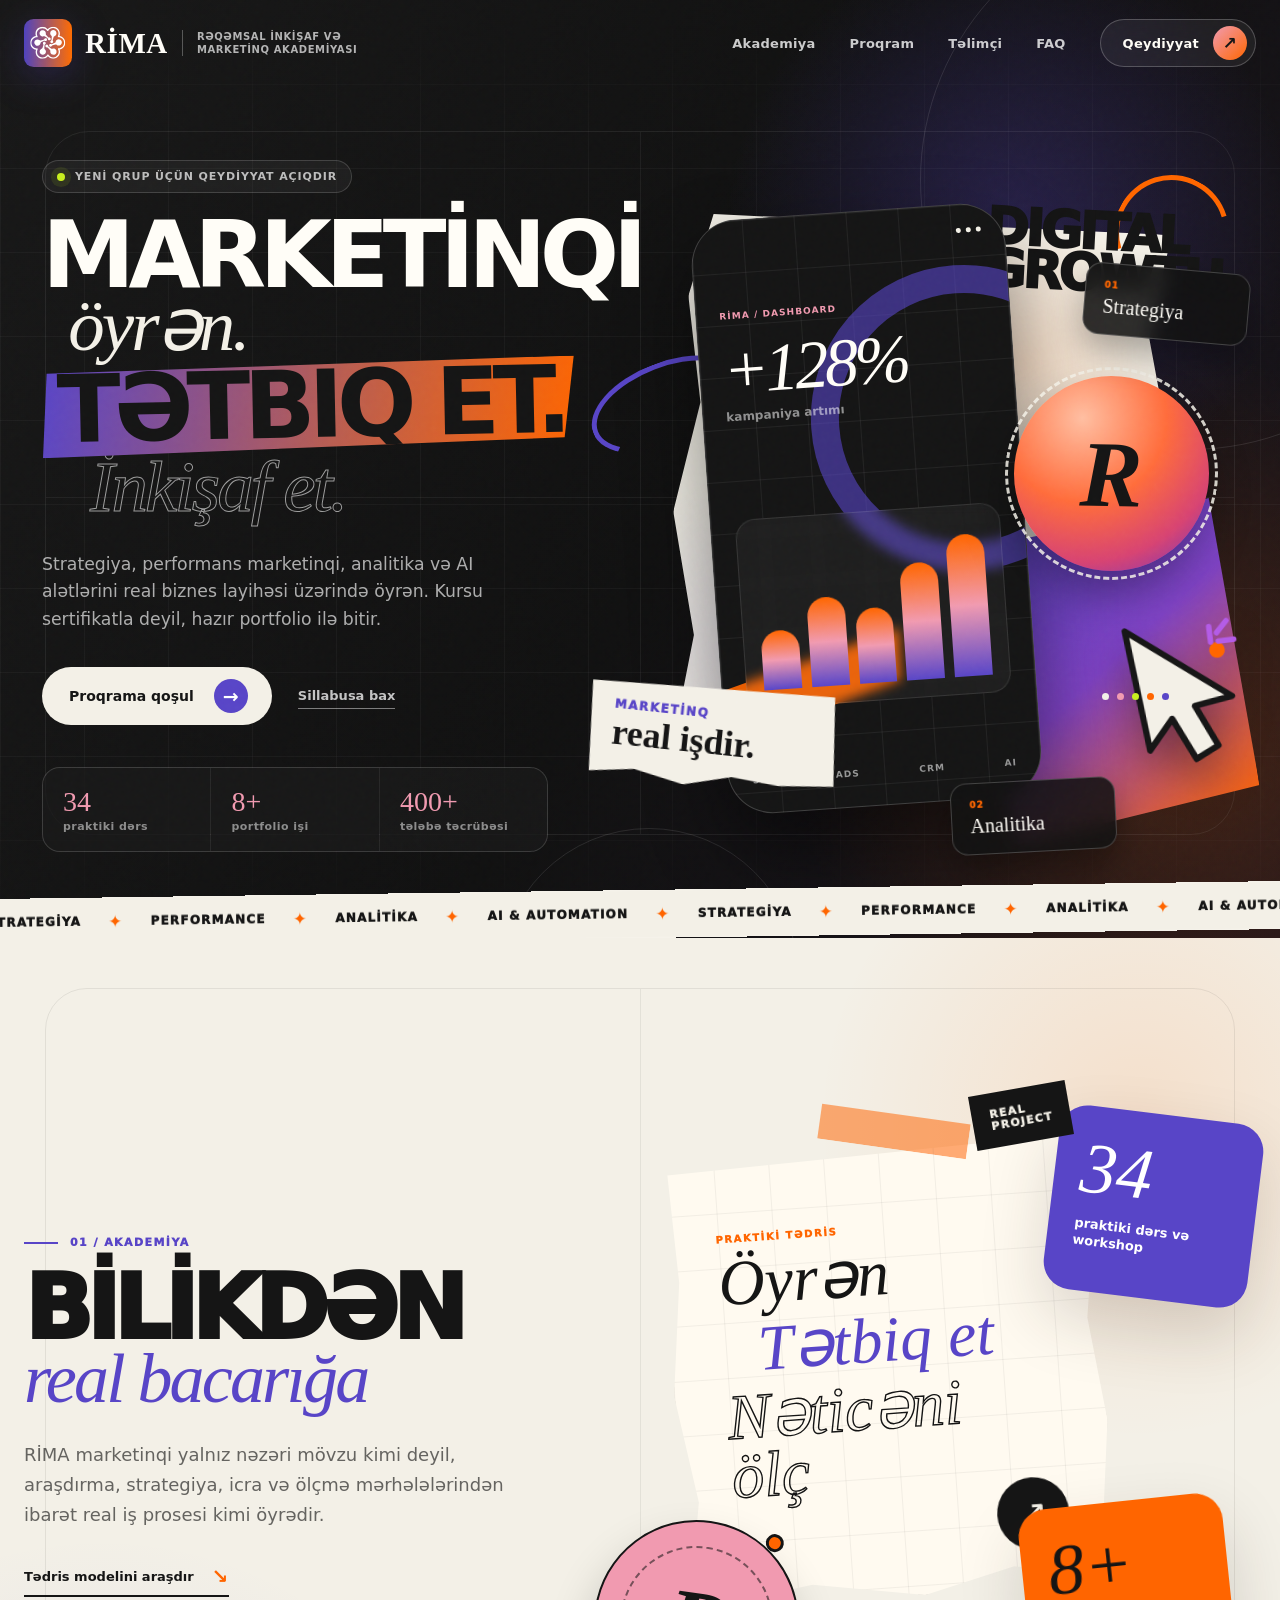
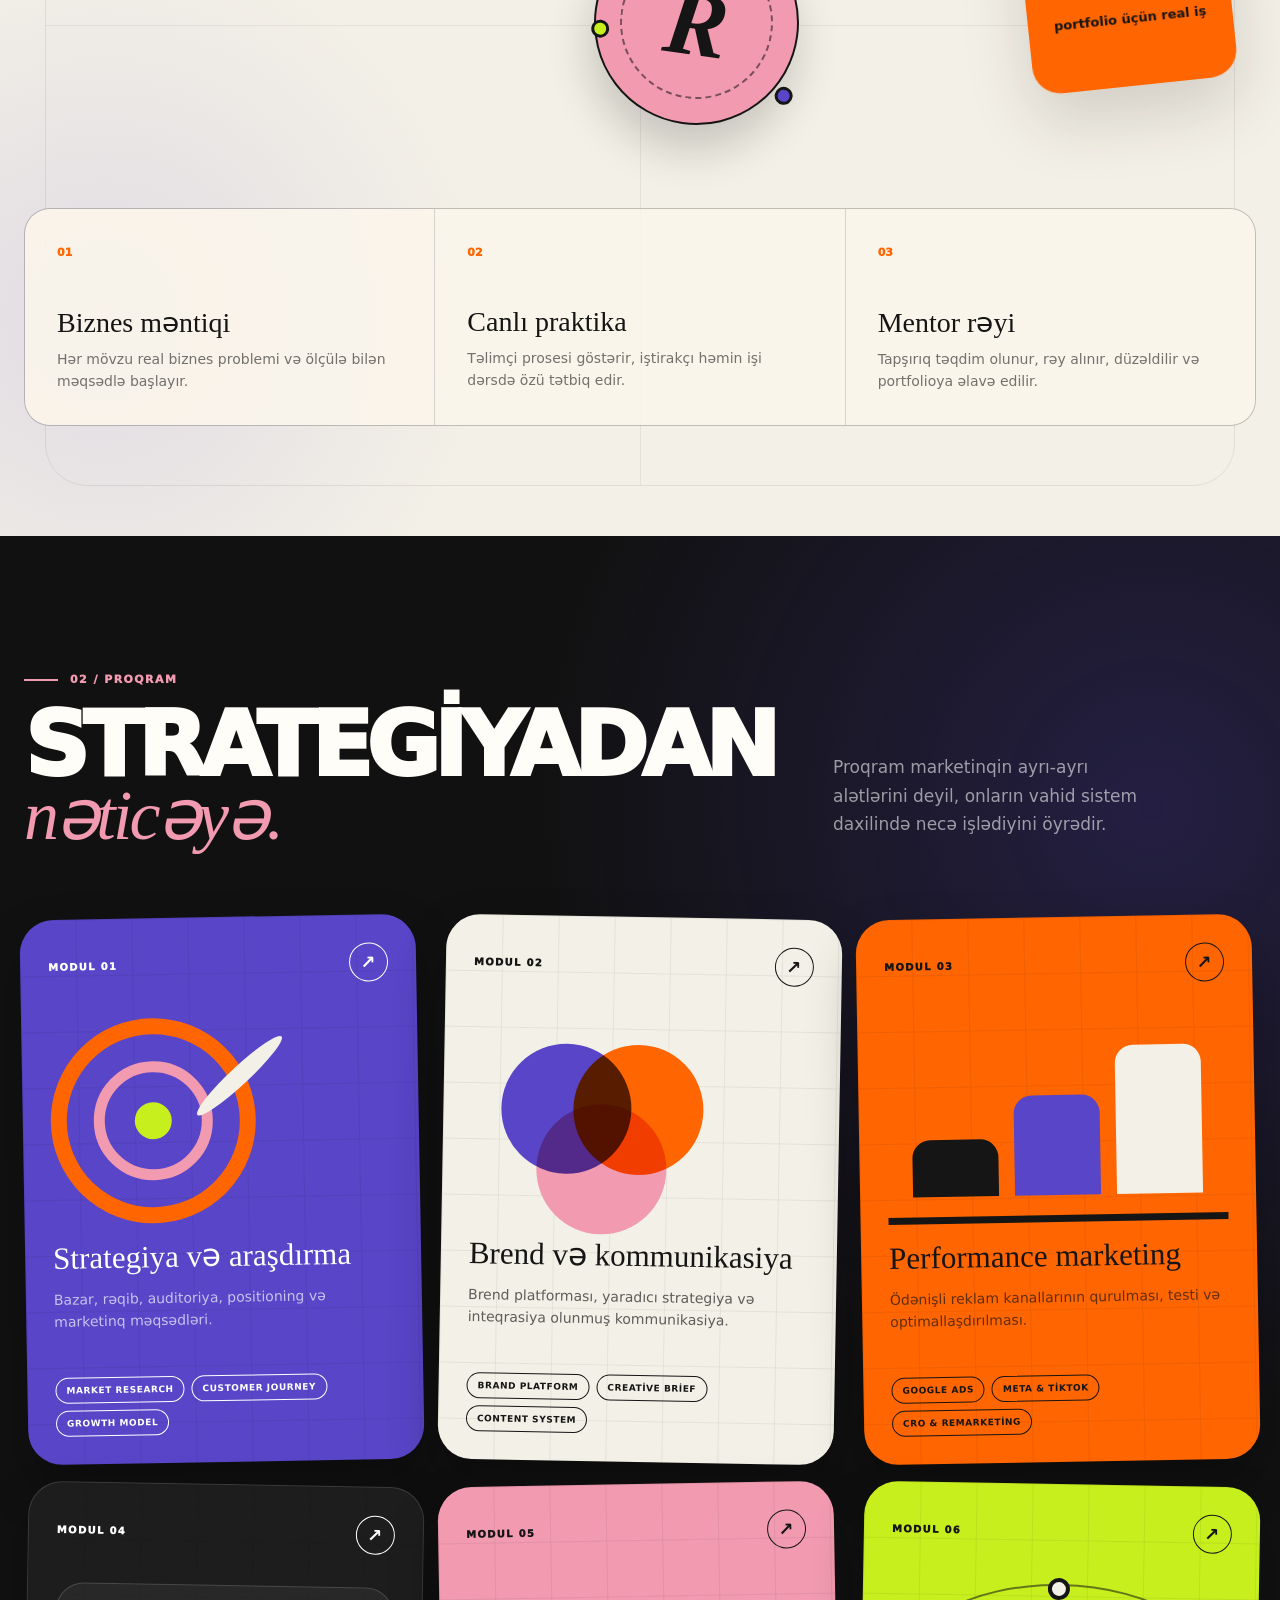
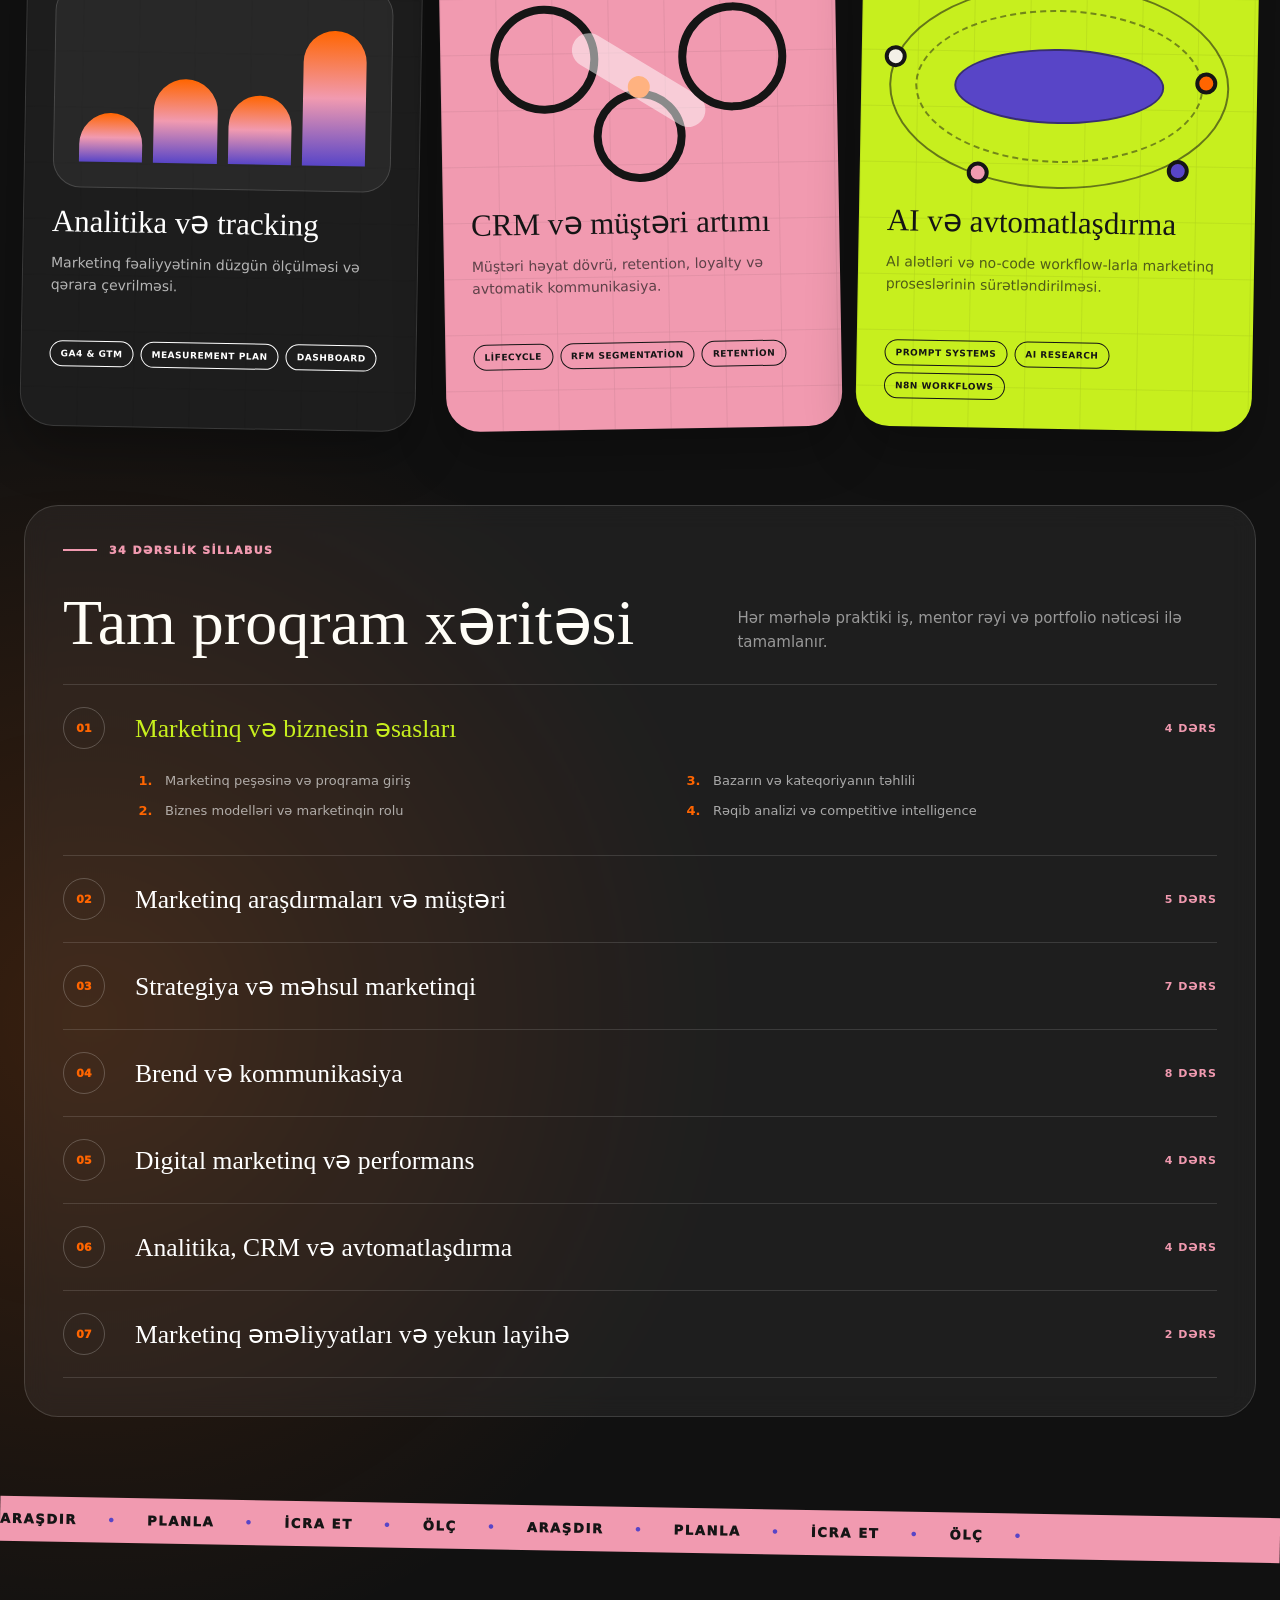
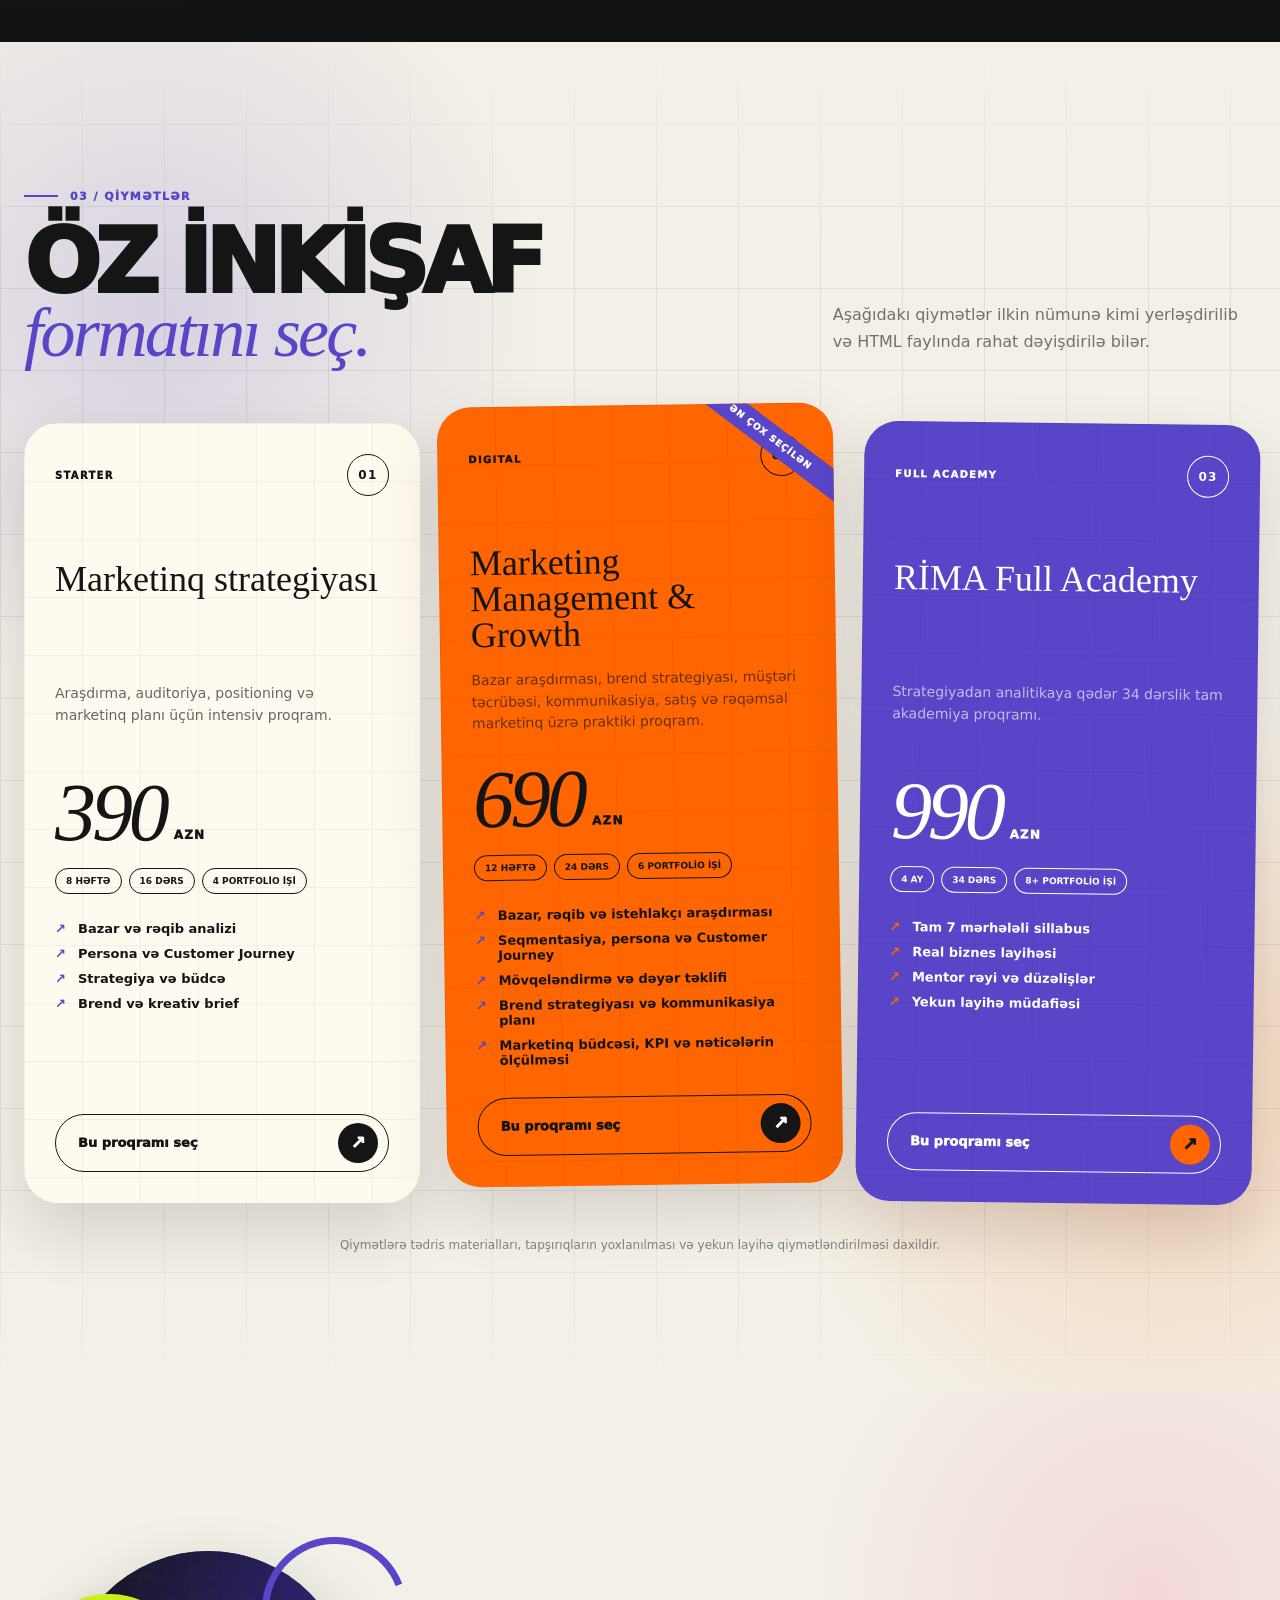
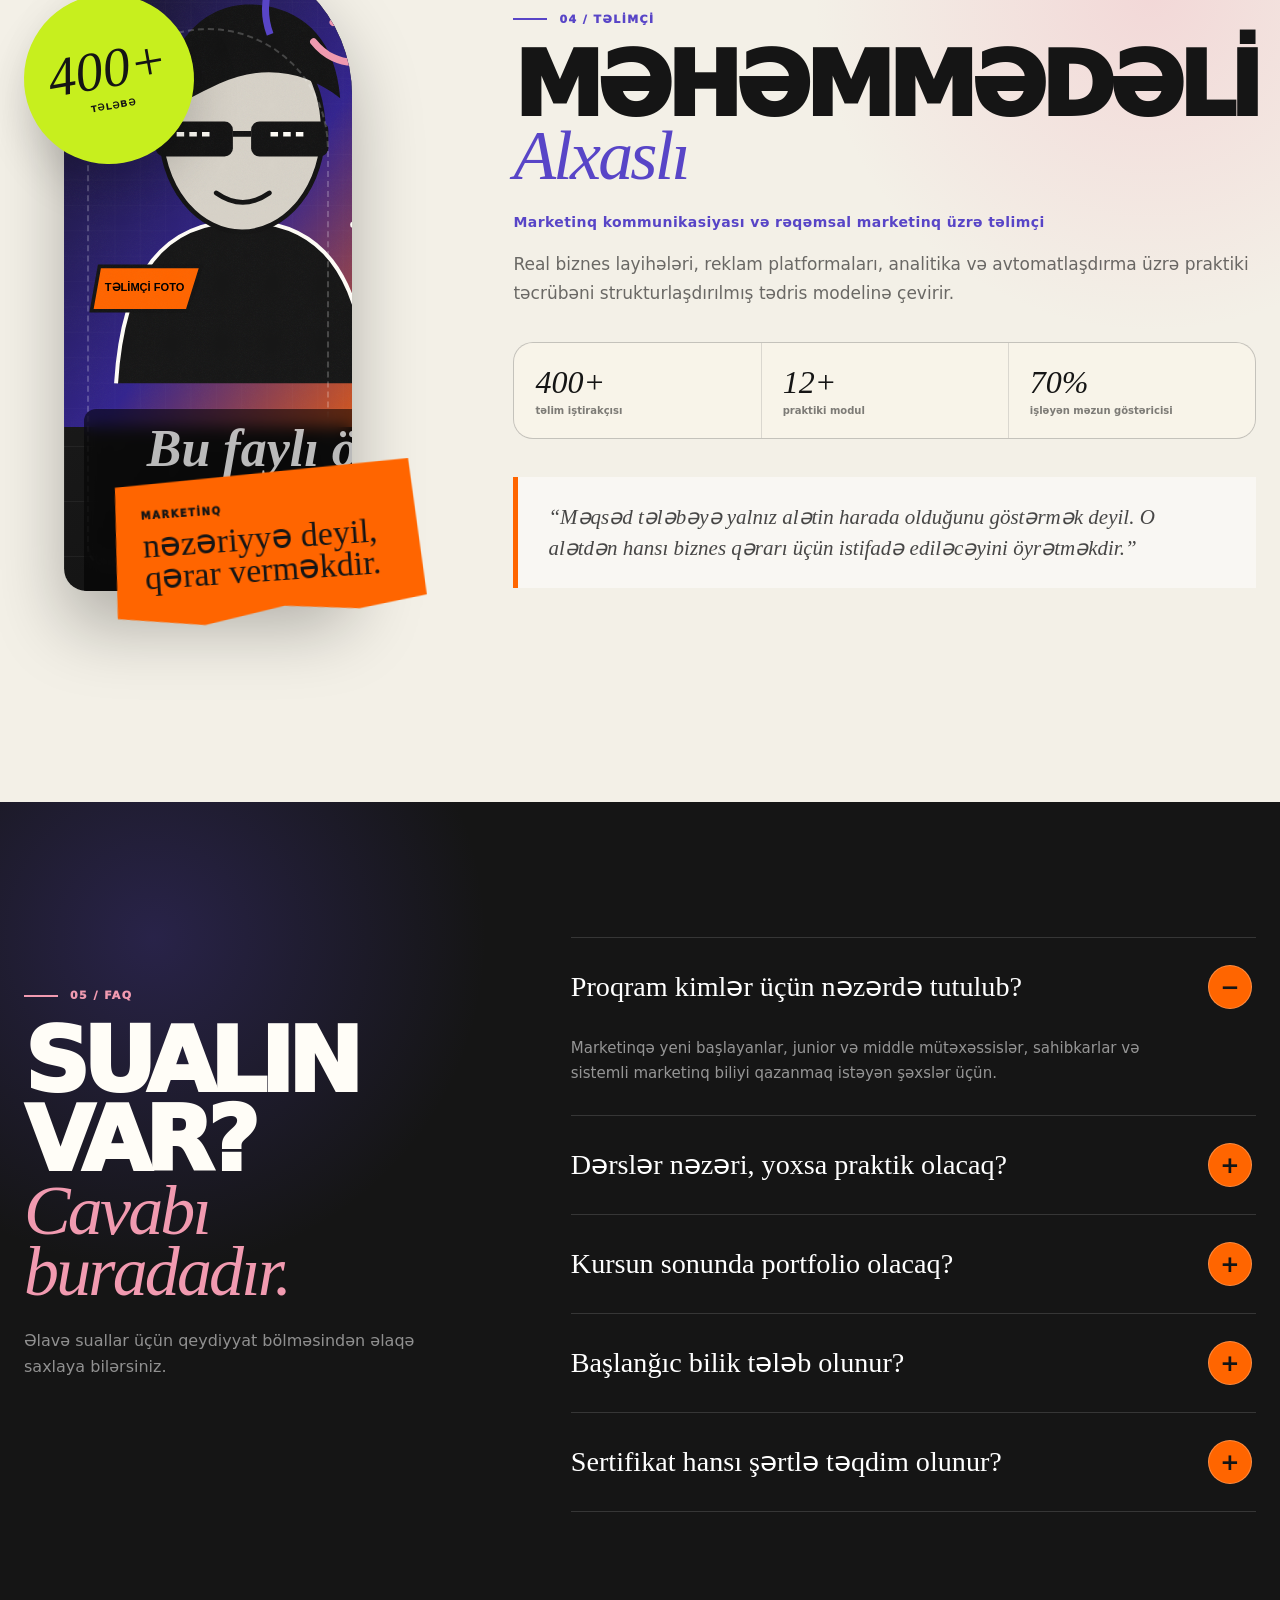
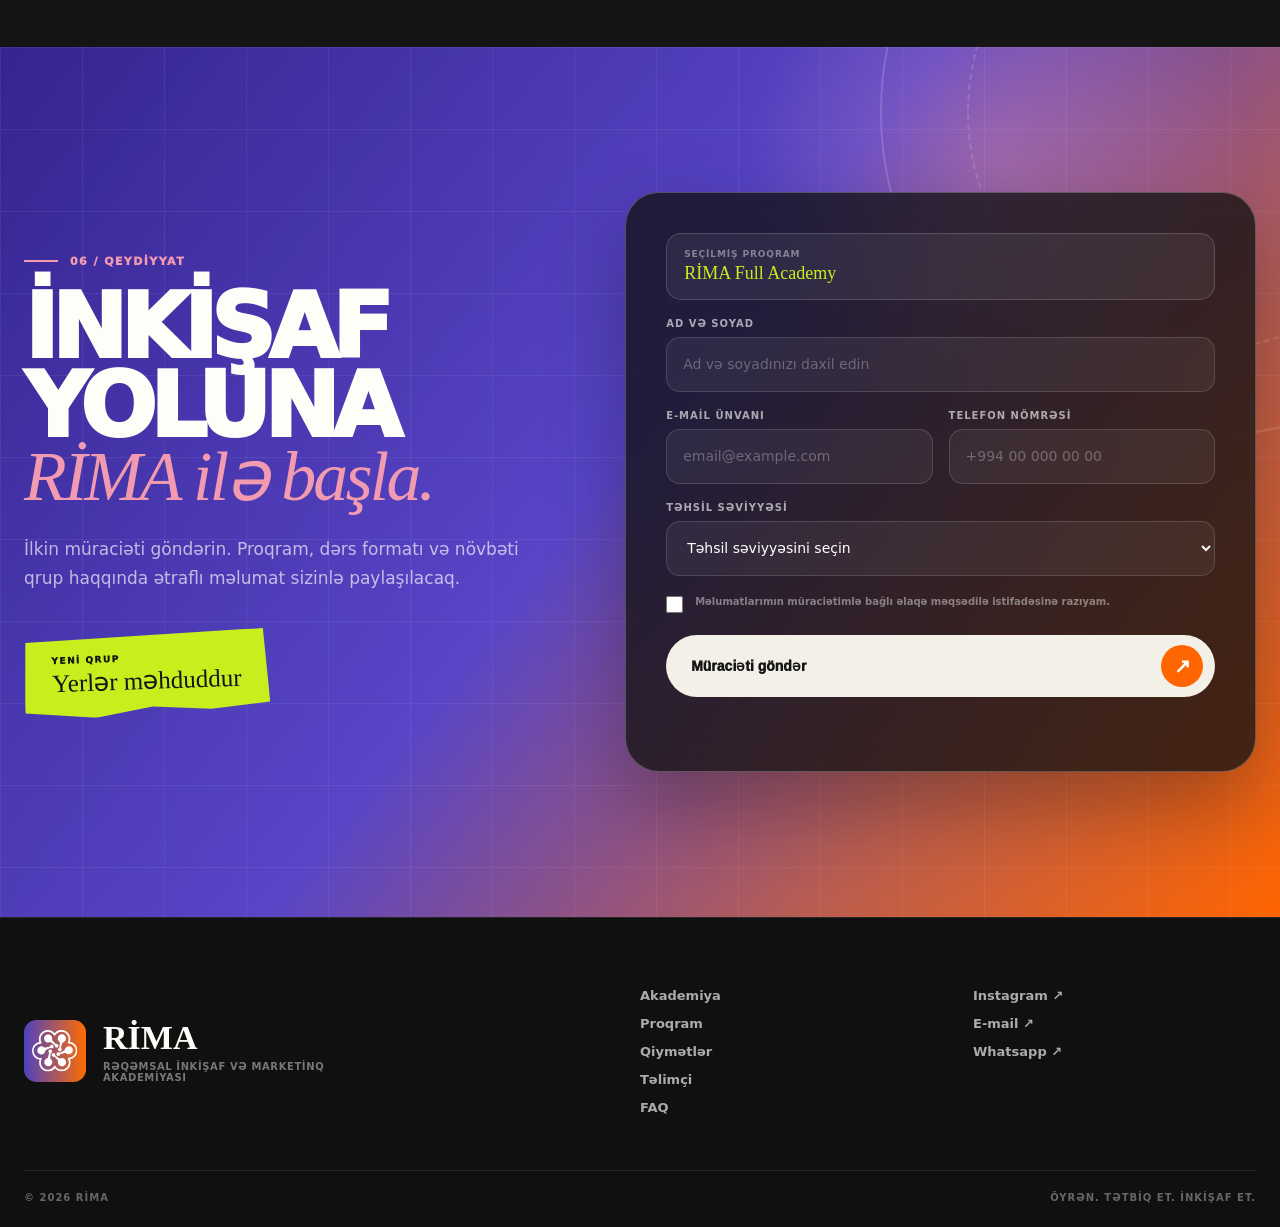
==== commit 3690aa89: "Update footer links for Instagram and WhatsApp" ====
--- a/index.html
+++ b/index.html
@@ -639,9 +639,9 @@
         </div>
 
         <div class="footer-social">
-          <a href="#" data-config-link="instagramUrl">Instagram ↗</a>
-          <a href="#" data-config-link="linkedinUrl">LinkedIn ↗</a>
+          <a href="https://www.instagram.com/rimaacademy.az/" data-config-link="instagramUrl">Instagram ↗</a>
           <a href="mailto:email@example.com" data-config-link="contactEmail">E-mail ↗</a>
+          <a href="+994 55 233 84 04" data-config-link="whatsappUrl">Whatsapp ↗</a>
         </div>
       </div>
 
